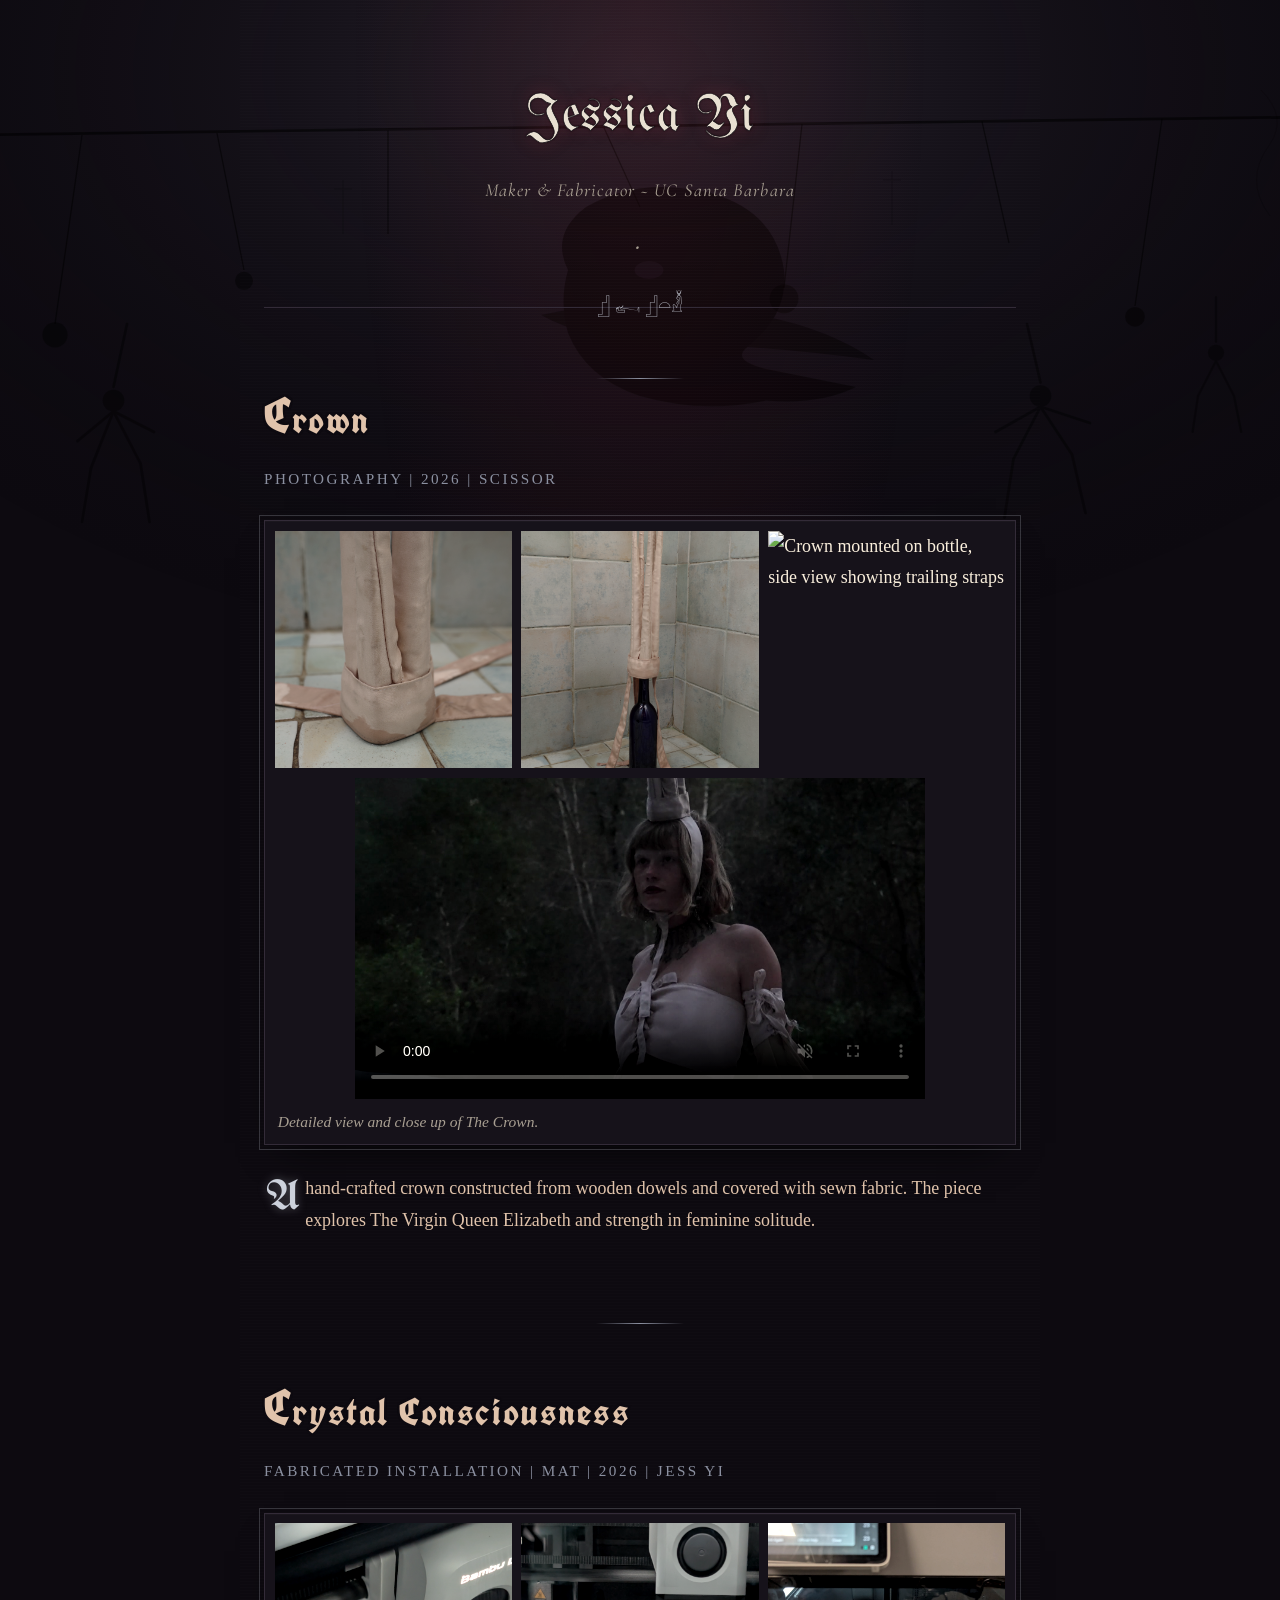
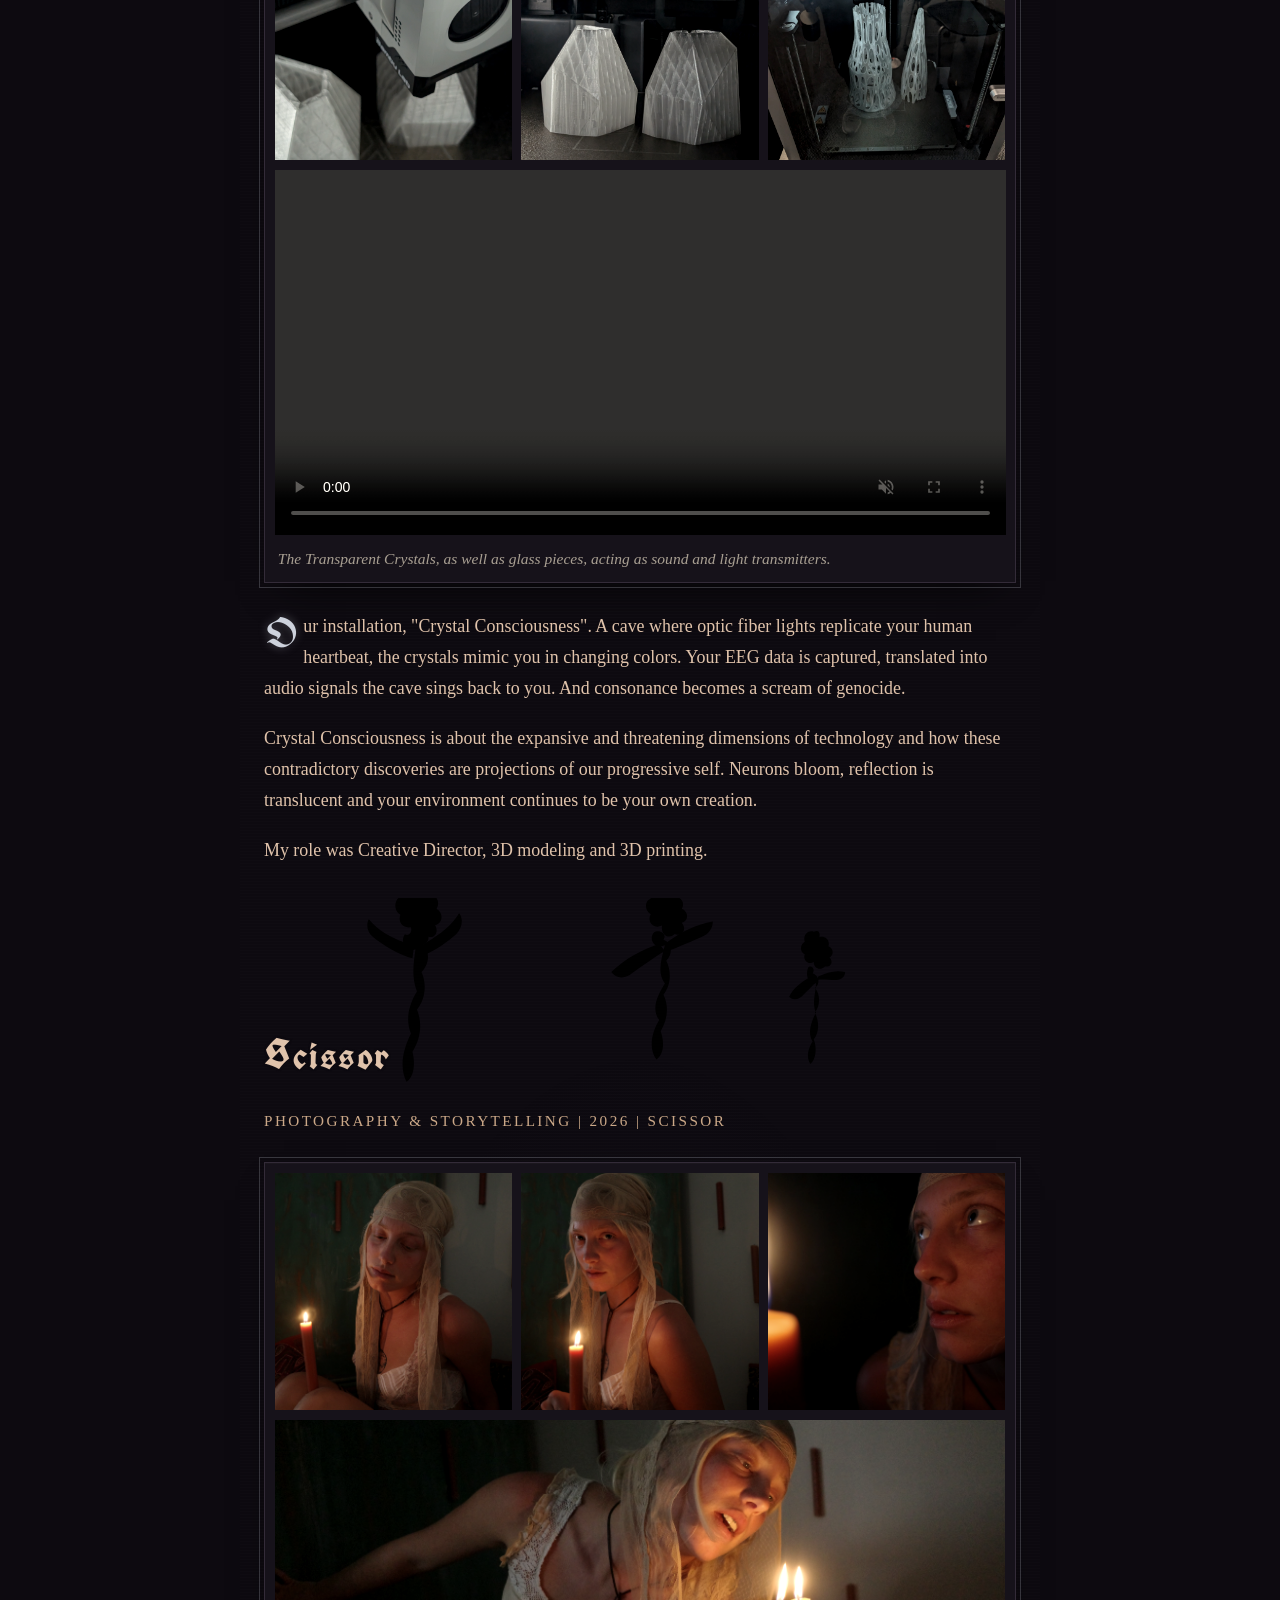
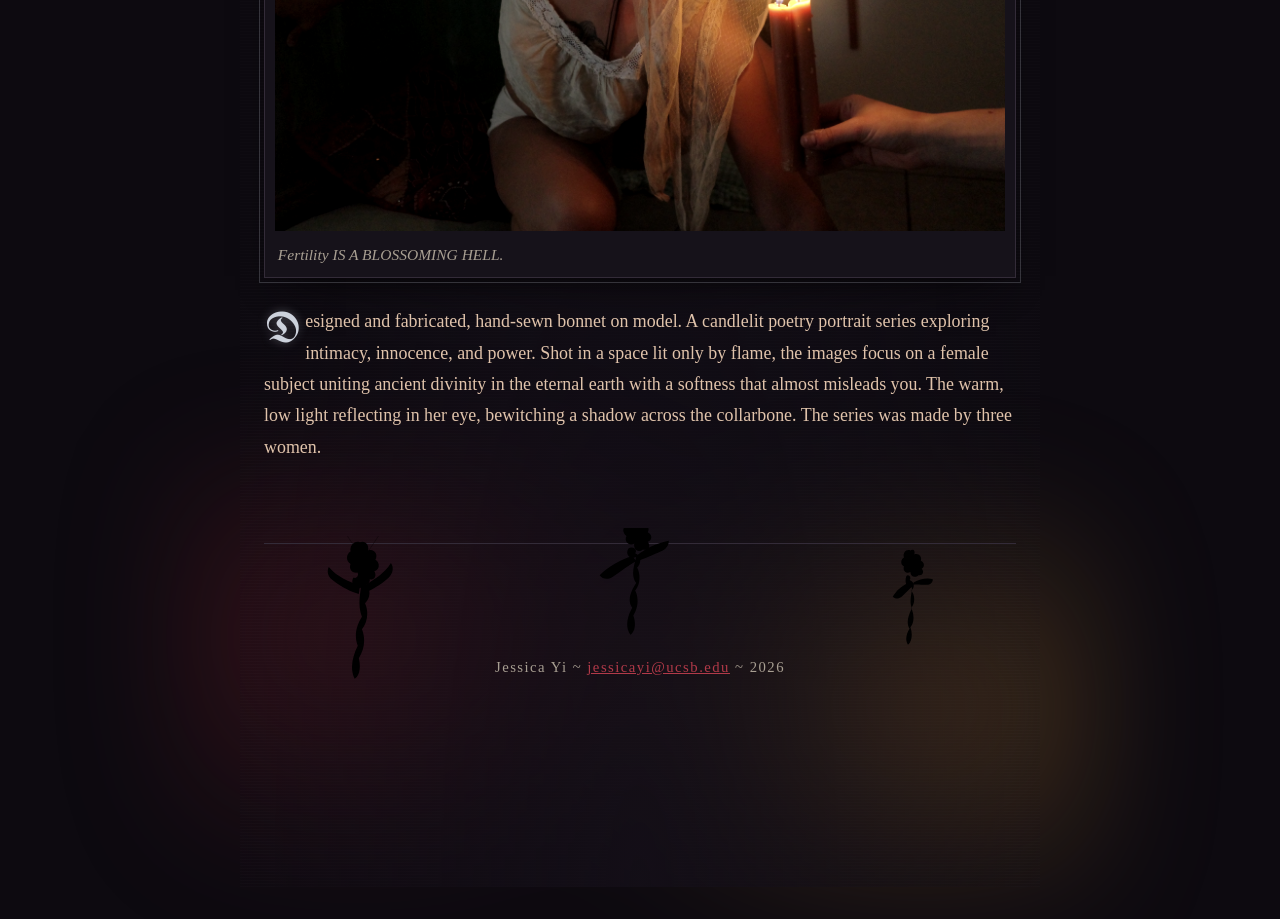
==== index.html @ d4034431 "Update index.html" ====
<!DOCTYPE html>
<html lang="en">
<head>
  <meta charset="utf-8">
  <meta name="viewport" content="width=device-width, initial-scale=1">
  <!-- SWAP: Jessica's name for yours -->
  <title>Jessica Yi ~ portfolio</title>
  <link rel="icon" type="image/x-icon" href="favicon.ico">
  <link rel="icon" type="image/png" sizes="32x32" href="favicon-32.png">
  <link rel="icon" type="image/png" sizes="16x16" href="favicon-16.png">
  <link rel="apple-touch-icon" sizes="180x180" href="favicon-180.png">
  <link rel="stylesheet" href="style.css?v=6">
  <link rel="preconnect" href="https://fonts.googleapis.com">
  <link href="https://fonts.googleapis.com/css2?family=Pinyon+Script&display=swap" rel="stylesheet">
  <style>
    header .tagline {
      font-family: "Pinyon Script", "Cormorant Garamond", serif;
      font-style: normal;
      font-size: clamp(1.25rem, 4.5vw, 1.75rem);
      color: var(--bone-dim);
      margin-top: 0.75rem;
    }
  </style>
</head>
<body>
<header>
  <!-- SWAP: your name, your words -->
  <h1 class="flicker">Jessica Yi</h1>
  <p>Maker &amp; Fabricator ~ UC Santa Barbara</p>
  <p class="tagline">.</p>
</header>
<main>
  <section class="project">
    <h2 class="flicker">Crown</h2>
    <p class="meta">Photography | 2026 | Scissor</p>
    <figure>
      <div class="gallery">
        <img src="yi_crown_57.jpeg" alt="Detail of stitched fabric point on the crown">
        <img src="yi_crown_67.jpeg" alt="Crown mounted on bottle, front view">
        <img src="yi_crown_68.jpeg" alt="Crown mounted on bottle, side view showing trailing straps">
        <video src="yi_crown_77_compressed.mp4" poster="yi_crown_77_poster.jpg?v=2" class="video-sm" controls muted loop></video>
      </div>
      <figcaption>Detailed view and close up of The Crown.</figcaption>
    </figure>
    <p class="lead">
      A hand-crafted crown constructed from wooden dowels and covered
      with sewn fabric. The piece explores The Virgin Queen Elizabeth and strength in feminine solitude.
    </p>
  </section>
  <section class="project">
    <h2 class="flicker flicker-2">Crystal Consciousness</h2>
    <p class="meta">Fabricated installation | MAT | 2026 | Jess Yi</p>
    <figure>
      <div class="gallery">
        <img src="yi_crystal_20.jpg" alt="">
        <img src="yi_crystal_21.jpg" alt="">
        <img src="yi_crystal_22.jpg" alt="zoomed out view of 3d printing crystal 2">
        <video src="yi_crystal_24.MOV" controls muted loop></video>
      </div>
      <figcaption>  The Transparent Crystals, as well as glass pieces, acting as sound and light transmitters.</figcaption>
    </figure>
    <p class="lead">
Our installation, "Crystal Consciousness". A cave where optic fiber lights replicate your human heartbeat, the crystals mimic you in changing colors. Your EEG data is captured, translated into audio signals the cave sings back to you. And consonance becomes a scream of genocide.
    </p>
    <p>
Crystal Consciousness is about the expansive and threatening dimensions of technology and how these contradictory discoveries are projections of our progressive self. Neurons bloom, reflection is translucent and your environment continues to be your own creation.
    </p>
    <p>
My role was Creative Director, 3D modeling and 3D printing.
    </p>
  </section>
  <section class="project scissor-section">
    <h2 class="flicker flicker-3">Scissor</h2>
    <p class="meta">Photography &amp; Storytelling | 2026 | Scissor</p>
    <figure>
      <div class="gallery">
        <img src="yi_scissor_01.jpeg" alt="">
        <img src="yi_scissor_02.jpeg" alt="">
        <img src="yi_scissor_03.jpeg" alt="">
        <img src="yi_scissor_04.jpeg" alt="" class="feature">
      </div>
      <figcaption>Fertility IS A BLOSSOMING HELL.</figcaption>
    </figure>
    <p class="lead">
Designed and fabricated, hand-sewn bonnet on model. A candlelit poetry portrait series exploring intimacy, innocence, and power. Shot in a space lit only by flame, the images focus on a female subject uniting ancient divinity in the eternal earth with a softness that almost misleads you.
      The warm, low light reflecting in her eye, bewitching a shadow across the collarbone. The series was made by three women.
    </p>
  </section>
</main>
<footer>
  <!-- SWAP: your name and email -->
  <p>Jessica Yi ~ <a href="mailto:jessicayi@ucsb.edu">jessicayi@ucsb.edu</a> ~ 2026</p>
</footer>

<!-- SWAP: change "theme.mp3" to match the file used on the splash page -->
<audio id="bg-music" src="theme.mp3" loop preload="auto"></audio>

<script>
  // if the user arrived via the splash page click, keep the music going
  if (sessionStorage.getItem('musicPlaying') === 'true') {
    document.getElementById('bg-music').play().catch(function () {});
  }
  // swap cursor to the green angel whenever the mouse button is held down, anywhere on the page
  document.addEventListener('mousedown', function () {
    document.body.classList.add('clicking');
  });
  document.addEventListener('mouseup', function () {
    document.body.classList.remove('clicking');
  });
</script>
</body>
</html>
---- style.css ----
/* MAT 189 ~ gothic / illuminated-manuscript pass.
   Palette, type, and ornament are all deliberate choices ~ see comments.
   Edit freely; this file is yours now. */

@import url('https://fonts.googleapis.com/css2?family=UnifrakturMaguntia&family=UnifrakturCook:wght@700&family=MedievalSharp&family=Cormorant+Garamond:ital,wght@1,500&family=IM+Fell+English:ital@0;1&family=IM+Fell+English+SC&family=Noto+Sans+Egyptian+Hieroglyphs&display=swap');

:root {
  --ink-void:     #0d0a10;
  --ink-panel:    #16121a;
  --bone:         #e9e0d2;
  --bone-dim:     #a89f92;
  --crimson:      #7a1f2b;
  --crimson-glow: #b23a49;
  --silver-dim:   #8b90a0;
  --silver:       #cdd2dc;
  --hairline:     #332b38;
}

* { box-sizing: border-box; }

@media (prefers-reduced-motion: no-preference) {
  .flicker { animation: flicker 6s infinite ease-in-out; }
}

@keyframes flicker {
  0%, 19%, 21%, 23%, 54%, 56%, 100% { opacity: 1; }
  20%, 22%, 55% { opacity: 0.72; }
}

/* fluorescent-tube / glitch flicker for project titles ~ sharper,
   less regular dips than the header's slow candle flicker */
@media (prefers-reduced-motion: no-preference) {
  .project h2.flicker {
    animation: glitch-flicker 5.5s infinite steps(1, end);
  }
  .project h2.flicker-2 { animation-delay: 1.3s; animation-duration: 6.2s; }
  .project h2.flicker-3 { animation-delay: 2.7s; animation-duration: 4.8s; }
}

@keyframes glitch-flicker {
  0%   { opacity: 1; }
  2%   { opacity: 0.25; }
  4%   { opacity: 1; }
  6%   { opacity: 0.15; }
  8%   { opacity: 1; }
  9%   { opacity: 1; }
  10%  { opacity: 0.6; }
  11%  { opacity: 1; }
  40%  { opacity: 1; }
  41%  { opacity: 0.2; }
  42%  { opacity: 1; }
  70%  { opacity: 1; }
  71%  { opacity: 0.4; }
  72%  { opacity: 1; }
  73%  { opacity: 0.1; }
  74%  { opacity: 1; }
  100% { opacity: 1; }
}

html { background: var(--ink-void); }

body {
  cursor: url('angel-cursor.png') 2 1, auto;
}

body.clicking {
  cursor: url('angel-cursor-green.png') 2 1, auto !important;
}

body::before {
  content: "";
  position: fixed;
  inset: 0;
  z-index: -1;
  pointer-events: none;
  background: url('shadows.svg') no-repeat top center / cover;
}

body {
  font-family: "IM Fell English", Georgia, "Times New Roman", serif;
  font-size: 1.12rem;
  line-height: 1.75;
  color: var(--bone);
  background:
    radial-gradient(ellipse 60% 40% at 50% 0%, rgba(122,31,43,0.16), transparent 60%),
    radial-gradient(ellipse 80% 50% at 50% 100%, rgba(20,15,24,0.9), transparent 70%),
    repeating-linear-gradient(0deg, rgba(255,255,255,0.012) 0px, rgba(255,255,255,0.012) 1px, transparent 1px, transparent 3px);
  max-width: 42rem;
  margin: 0 auto;
  padding: 1.5rem;
}

/* slightly wider layout on desktop/laptop screens only ~ mobile stays as-is */
@media (min-width: 64rem) {
  body {
    max-width: 50rem;
  }
}

/* ---------- header ---------- */

header {
  margin: 3rem 0 4rem;
  text-align: center;
  padding-bottom: 2.5rem;
  border-bottom: 1px double var(--hairline);
  position: relative;
}

header::after {
  /* small silver sigil beneath the rule, manuscript-colophon style */
  content: "𓊨 𓀿 𓊨𓏏𓁥";
  position: absolute;
  bottom: -0.85rem;
  left: 50%;
  transform: translateX(-50%);
  padding: 0 0.6rem;
  color: var(--silver);
  font-family: "Noto Sans Egyptian Hieroglyphs", serif;
  font-size: 1.3rem;
}

header h1 {
  margin: 0;
  font-family: "UnifrakturMaguntia", "MedievalSharp", serif;
  font-weight: 400;
  font-size: 3.2rem;
  letter-spacing: 0.01em;
  color: var(--bone);
  -webkit-text-stroke: 0.6px var(--ink-void);
  text-shadow: 0 0 18px rgba(178,58,73,0.35), 0 0 2px rgba(0,0,0,0.8);
}

header p {
  color: var(--bone-dim);
  font-family: "Cormorant Garamond", serif;
  font-style: italic;
  font-size: 1.15rem;
  letter-spacing: 0.06em;
  margin: 0.75rem 0 0;
}

.fleuron {
  display: block;
  text-align: center;
  color: var(--silver);
  font-family: "MedievalSharp", serif;
  font-size: 1.05rem;
  letter-spacing: 0.5em;
  margin: 0 0 0;
  opacity: 0.9;
}

/* ---------- projects ---------- */

.project {
  margin: 0 0 5rem;
  padding-top: 3rem;
  position: relative;
}

.project:first-of-type { padding-top: 0; }

.project::before {
  content: "";
  position: absolute;
  top: 0.4rem;
  left: 50%;
  transform: translateX(-50%);
  width: 5.5rem;
  height: 1px;
  background: linear-gradient(90deg, transparent, var(--silver-dim), transparent);
}

.project h2 {
  margin: 0 0 0.4rem;
  font-family: "UnifrakturCook", "UnifrakturMaguntia", "MedievalSharp", serif;
  font-weight: 700;
  font-style: normal;
  font-size: 2.4rem;
  letter-spacing: 0.04em;
  color: #e0c3ab;
  -webkit-text-stroke: 2px var(--ink-void);
  paint-order: stroke fill;
  text-transform: none;
  /* no glow: solid black outline for maximum readability
     (text-shadow doubles as outline for browsers that ignore text-stroke) */
  text-shadow:
    -2px -2px 0 var(--ink-void),
     2px -2px 0 var(--ink-void),
    -2px  2px 0 var(--ink-void),
     2px  2px 0 var(--ink-void),
     0   -2px 0 var(--ink-void),
     0    2px 0 var(--ink-void),
    -2px  0   0 var(--ink-void),
     2px  0   0 var(--ink-void);
}

.project h2::first-letter {
  /* blackletter capitals (esp. S) are hard to read, so keep it
     lowercase but scaled up like a small drop cap instead */
  font-size: 1.3em;
}

.project h2.flicker-3 {
  /* "Scissor" keeps the old lowercase treatment ~ blackletter capital S is hard to read */
  text-transform: lowercase;
}

.project h2.flicker-3::first-letter {
  font-size: 1.6em;
}

.project .meta {
  color: var(--silver-dim);
  font-family: "IM Fell English SC", serif;
  font-size: 0.95rem;
  letter-spacing: 0.16em;
  text-transform: uppercase;
  margin: 0 0 1.5rem;
}

.project p.lead::first-letter {
  font-family: "UnifrakturMaguntia", serif;
  font-size: 2.6rem;
  line-height: 1;
  float: left;
  padding: 0.1rem 0.35rem 0 0.1rem;
  margin-top: 0.15rem;
  color: var(--silver);
  -webkit-text-stroke: 0.5px var(--ink-void);
  text-shadow: 0 0 10px rgba(205,210,220,0.35);
}

/* ---------- media ---------- */

figure {
  margin: 1.75rem 0;
  padding: 0.6rem;
  background: var(--ink-panel);
  border: 1px solid var(--hairline);
  outline: 1px solid rgba(180,185,196,0.25);
  outline-offset: 4px;
  box-shadow: 0 1px 0 rgba(255,255,255,0.02) inset, 0 18px 40px -20px rgba(0,0,0,0.9);
}

.gallery {
  display: grid;
  grid-template-columns: repeat(3, 1fr);
  gap: 0.6rem;
}

@media (max-width: 30rem) {
  .gallery { grid-template-columns: repeat(2, 1fr); }
}

img, video {
  max-width: 100%;
  display: block;
  filter: saturate(0.82) contrast(1.08) sepia(0.12);
}

.gallery img { width: 100%; height: auto; aspect-ratio: 1 / 1; object-fit: cover; }
.gallery img.feature { grid-column: 1 / -1; aspect-ratio: 16 / 9; }
.gallery video { width: 100%; height: auto; }
.gallery video { grid-column: 1 / -1; }
.gallery video.video-sm { width: 78%; margin: 0 auto; }

figcaption {
  color: var(--bone-dim);
  font-family: "IM Fell English", serif;
  font-style: italic;
  font-size: 0.97rem;
  margin-top: 0.6rem;
  padding: 0 0.2rem;
}

.project p:not(.meta) {
  color: #e0c3ab;
}

/* ---------- scissor section ~ nude + duotone glow + hand-cut puppets ---------- */

.scissor-section {
  color: #e0c3ab;
  position: relative;
}

.scissor-section::before {
  /* duotone warm wash: crimson bleeding into amber, fading to black ~
     oversized + blurred so it feathers out instead of showing a hard box edge */
  content: "";
  position: absolute;
  inset: -6rem;
  z-index: -1;
  pointer-events: none;
  filter: blur(3.5rem);
  background:
    radial-gradient(ellipse 55% 75% at 20% 40%, rgba(122,31,43,0.28) 0%, rgba(122,31,43,0.12) 40%, transparent 72%),
    radial-gradient(ellipse 55% 75% at 80% 55%, rgba(201,140,58,0.2) 0%, rgba(201,140,58,0.08) 40%, transparent 72%),
    radial-gradient(ellipse 80% 90% at 50% 50%, transparent 0%, transparent 35%, rgba(13,10,16,0.9) 80%);
}

.scissor-section > * {
  position: relative;
  z-index: 1;
}

.scissor-section h2 {
  color: #e0c3ab;
}

.scissor-section .meta {
  color: #cba888;
}

.scissor-section p:not(.meta) {
  color: #e0c3ab;
}

.scissor-section::after {
  content: "";
  position: absolute;
  top: -3rem;
  left: -1rem;
  right: -1rem;
  bottom: -7rem;
  z-index: 0;
  pointer-events: none;
  background-repeat: no-repeat;
  background-image:
    /* hand-cut puppet A ~ irregular blob head, wobbly tapered limbs */
    url("data:image/svg+xml,%3Csvg xmlns='http://www.w3.org/2000/svg' viewBox='0 0 100 170'%3E%3Cline x1='34' y1='0' x2='46' y2='18' stroke='%23000' stroke-width='0.6' opacity='0.5'/%3E%3Cline x1='64' y1='0' x2='52' y2='18' stroke='%23000' stroke-width='0.6' opacity='0.5'/%3E%3Cpath fill='%23000' d='M46 6 C41 4 36 9 37 15 C33 17 32 24 37 27 C35 32 39 37 45 35 C44 41 49 44 54 41 C59 44 63 39 60 34 C65 33 66 26 61 23 C64 18 60 12 54 14 C55 8 51 4 46 6 Z'/%3E%3Cpath fill='%23000' d='M40 40 C36 46 42 52 47 50 C46 58 44 68 48 78 C43 86 40 96 44 106 C39 116 36 128 41 138 C46 135 47 126 45 118 C50 110 52 100 48 90 C53 84 55 74 51 65 C56 60 57 52 52 47 C57 45 57 39 51 38 C53 33 47 30 43 34 C46 37 43 42 40 40 Z'/%3E%3Cpath fill='%23000' d='M46 48 C36 44 24 40 16 30 C14 34 15 39 19 42 C29 50 38 54 45 56 Z'/%3E%3Cpath fill='%23000' d='M50 48 C60 42 70 36 76 26 C79 30 78 36 74 40 C65 48 56 53 49 55 Z'/%3E%3C/svg%3E"),
    /* hand-cut puppet B ~ asymmetric torso, curved kicking limbs */
    url("data:image/svg+xml,%3Csvg xmlns='http://www.w3.org/2000/svg' viewBox='0 0 100 170'%3E%3Cline x1='30' y1='0' x2='44' y2='16' stroke='%23000' stroke-width='0.6' opacity='0.5'/%3E%3Cline x1='60' y1='0' x2='50' y2='16' stroke='%23000' stroke-width='0.6' opacity='0.5'/%3E%3Cpath fill='%23000' d='M44 4 C39 3 34 8 36 14 C32 15 31 22 36 25 C33 30 38 36 44 33 C43 40 49 43 53 39 C58 41 62 36 58 31 C63 30 63 23 58 21 C61 16 56 11 51 13 C52 7 48 3 44 4 Z'/%3E%3Cpath fill='%23000' d='M38 38 C34 44 40 50 46 47 C44 56 40 66 46 74 C41 82 36 92 42 100 C37 108 34 120 40 128 C45 125 46 116 43 108 C48 100 49 90 45 82 C50 76 51 66 47 58 C52 53 51 45 45 43 C48 39 42 35 38 38 Z'/%3E%3Cpath fill='%23000' d='M42 46 C30 50 18 56 8 66 C11 70 16 71 21 68 C31 61 39 55 46 51 Z'/%3E%3Cpath fill='%23000' d='M46 46 C56 38 68 32 80 30 C80 35 77 39 72 41 C63 45 54 49 48 51 Z'/%3E%3C/svg%3E"),
    /* hand-cut puppet C ~ small, tucked pose */
    url("data:image/svg+xml,%3Csvg xmlns='http://www.w3.org/2000/svg' viewBox='0 0 100 170'%3E%3Cpath fill='%23000' d='M48 8 C43 6 38 11 40 17 C36 19 35 26 40 28 C38 33 43 38 48 35 C48 41 54 43 58 39 C63 40 66 35 62 31 C66 29 66 23 61 21 C63 16 58 11 53 13 C54 8 52 6 48 8 Z'/%3E%3Cpath fill='%23000' d='M43 40 C40 48 44 56 50 54 C50 62 46 72 50 80 C46 88 42 98 47 106 C43 112 41 120 45 126 C50 122 51 112 48 104 C53 98 53 88 49 80 C54 74 54 64 49 58 C54 55 53 47 47 45 C50 41 45 37 43 40 Z'/%3E%3Cpath fill='%23000' d='M46 48 C38 52 30 58 26 66 C29 69 33 69 37 66 C42 61 46 57 49 54 Z'/%3E%3Cpath fill='%23000' d='M52 48 C60 44 68 42 76 44 C76 48 73 51 68 51 C61 51 55 50 51 51 Z'/%3E%3C/svg%3E");
  background-position:
    6rem -1.5rem,
    22rem -1.2rem,
    32rem 1.5rem;
  background-size:
    9.5rem 16rem,
    8.8rem 15rem,
    7rem 12rem;
}

/* ---------- footer ---------- */

footer {
  margin: 5rem 0 2.5rem;
  text-align: center;
  color: var(--bone-dim);
  font-family: "IM Fell English SC", serif;
  font-size: 0.92rem;
  letter-spacing: 0.1em;
  border-top: 1px double var(--hairline);
  padding-top: 6rem;
  padding-bottom: 8rem;
  position: relative;
  overflow: visible;
}

footer::after {
  /* same duotone warm wash used in the Scissor section, echoed here at the page's end ~
     oversized + blurred so it feathers out instead of showing a hard box edge */
  content: "";
  position: absolute;
  inset: -6rem;
  z-index: -1;
  pointer-events: none;
  filter: blur(3.5rem);
  background:
    radial-gradient(ellipse 55% 75% at 20% 40%, rgba(122,31,43,0.38) 0%, rgba(122,31,43,0.16) 40%, transparent 72%),
    radial-gradient(ellipse 55% 75% at 80% 55%, rgba(201,140,58,0.3) 0%, rgba(201,140,58,0.12) 40%, transparent 72%);
}

footer > * {
  position: relative;
  z-index: 1;
}

footer::before {
  content: "";
  position: absolute;
  top: -1rem;
  left: -1rem;
  right: -1rem;
  bottom: -1rem;
  z-index: 0;
  pointer-events: none;
  background-repeat: no-repeat;
  background-image:
    /* same hand-cut puppets from the Scissor section, echoed here */
    url("data:image/svg+xml,%3Csvg xmlns='http://www.w3.org/2000/svg' viewBox='0 0 100 170'%3E%3Cline x1='34' y1='0' x2='46' y2='18' stroke='%23000' stroke-width='0.6' opacity='0.5'/%3E%3Cline x1='64' y1='0' x2='52' y2='18' stroke='%23000' stroke-width='0.6' opacity='0.5'/%3E%3Cpath fill='%23000' d='M46 6 C41 4 36 9 37 15 C33 17 32 24 37 27 C35 32 39 37 45 35 C44 41 49 44 54 41 C59 44 63 39 60 34 C65 33 66 26 61 23 C64 18 60 12 54 14 C55 8 51 4 46 6 Z'/%3E%3Cpath fill='%23000' d='M40 40 C36 46 42 52 47 50 C46 58 44 68 48 78 C43 86 40 96 44 106 C39 116 36 128 41 138 C46 135 47 126 45 118 C50 110 52 100 48 90 C53 84 55 74 51 65 C56 60 57 52 52 47 C57 45 57 39 51 38 C53 33 47 30 43 34 C46 37 43 42 40 40 Z'/%3E%3Cpath fill='%23000' d='M46 48 C36 44 24 40 16 30 C14 34 15 39 19 42 C29 50 38 54 45 56 Z'/%3E%3Cpath fill='%23000' d='M50 48 C60 42 70 36 76 26 C79 30 78 36 74 40 C65 48 56 53 49 55 Z'/%3E%3C/svg%3E"),
    url("data:image/svg+xml,%3Csvg xmlns='http://www.w3.org/2000/svg' viewBox='0 0 100 170'%3E%3Cline x1='30' y1='0' x2='44' y2='16' stroke='%23000' stroke-width='0.6' opacity='0.5'/%3E%3Cline x1='60' y1='0' x2='50' y2='16' stroke='%23000' stroke-width='0.6' opacity='0.5'/%3E%3Cpath fill='%23000' d='M44 4 C39 3 34 8 36 14 C32 15 31 22 36 25 C33 30 38 36 44 33 C43 40 49 43 53 39 C58 41 62 36 58 31 C63 30 63 23 58 21 C61 16 56 11 51 13 C52 7 48 3 44 4 Z'/%3E%3Cpath fill='%23000' d='M38 38 C34 44 40 50 46 47 C44 56 40 66 46 74 C41 82 36 92 42 100 C37 108 34 120 40 128 C45 125 46 116 43 108 C48 100 49 90 45 82 C50 76 51 66 47 58 C52 53 51 45 45 43 C48 39 42 35 38 38 Z'/%3E%3Cpath fill='%23000' d='M42 46 C30 50 18 56 8 66 C11 70 16 71 21 68 C31 61 39 55 46 51 Z'/%3E%3Cpath fill='%23000' d='M46 46 C56 38 68 32 80 30 C80 35 77 39 72 41 C63 45 54 49 48 51 Z'/%3E%3C/svg%3E"),
    url("data:image/svg+xml,%3Csvg xmlns='http://www.w3.org/2000/svg' viewBox='0 0 100 170'%3E%3Cpath fill='%23000' d='M48 8 C43 6 38 11 40 17 C36 19 35 26 40 28 C38 33 43 38 48 35 C48 41 54 43 58 39 C63 40 66 35 62 31 C66 29 66 23 61 21 C63 16 58 11 53 13 C54 8 52 6 48 8 Z'/%3E%3Cpath fill='%23000' d='M43 40 C40 48 44 56 50 54 C50 62 46 72 50 80 C46 88 42 98 47 106 C43 112 41 120 45 126 C50 122 51 112 48 104 C53 98 53 88 49 80 C54 74 54 64 49 58 C54 55 53 47 47 45 C50 41 45 37 43 40 Z'/%3E%3Cpath fill='%23000' d='M46 48 C38 52 30 58 26 66 C29 69 33 69 37 66 C42 61 46 57 49 54 Z'/%3E%3Cpath fill='%23000' d='M52 48 C60 44 68 42 76 44 C76 48 73 51 68 51 C61 51 55 50 51 51 Z'/%3E%3C/svg%3E");
  background-position:
    4rem 0.5rem,
    50% -1rem,
    calc(100% - 5rem) 1rem;
  background-size:
    6.5rem 11rem,
    6rem 10.2rem,
    5rem 8.5rem;
}

/* ---------- focus visibility, kept legible on dark ground ---------- */

a { color: var(--crimson-glow); }
:focus-visible {
  outline: 2px solid var(--crimson-glow);
  outline-offset: 3px;
}
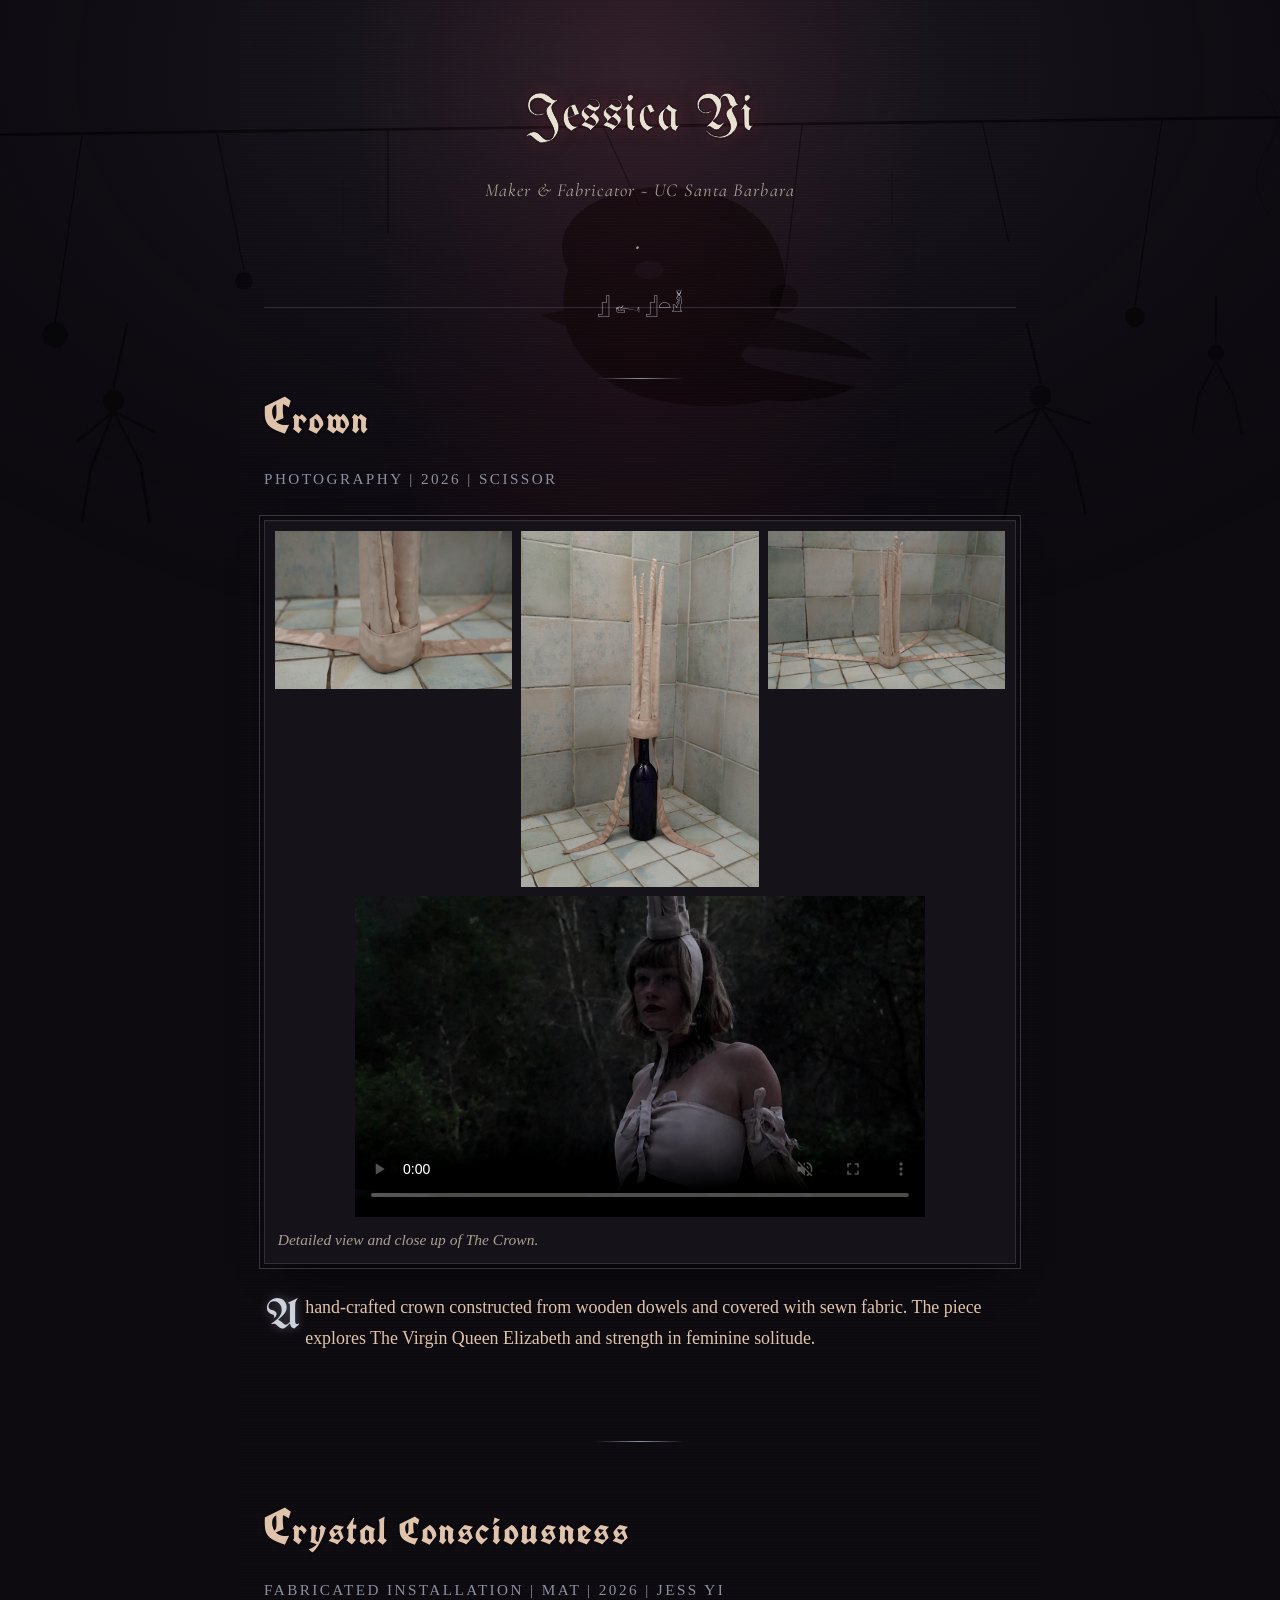
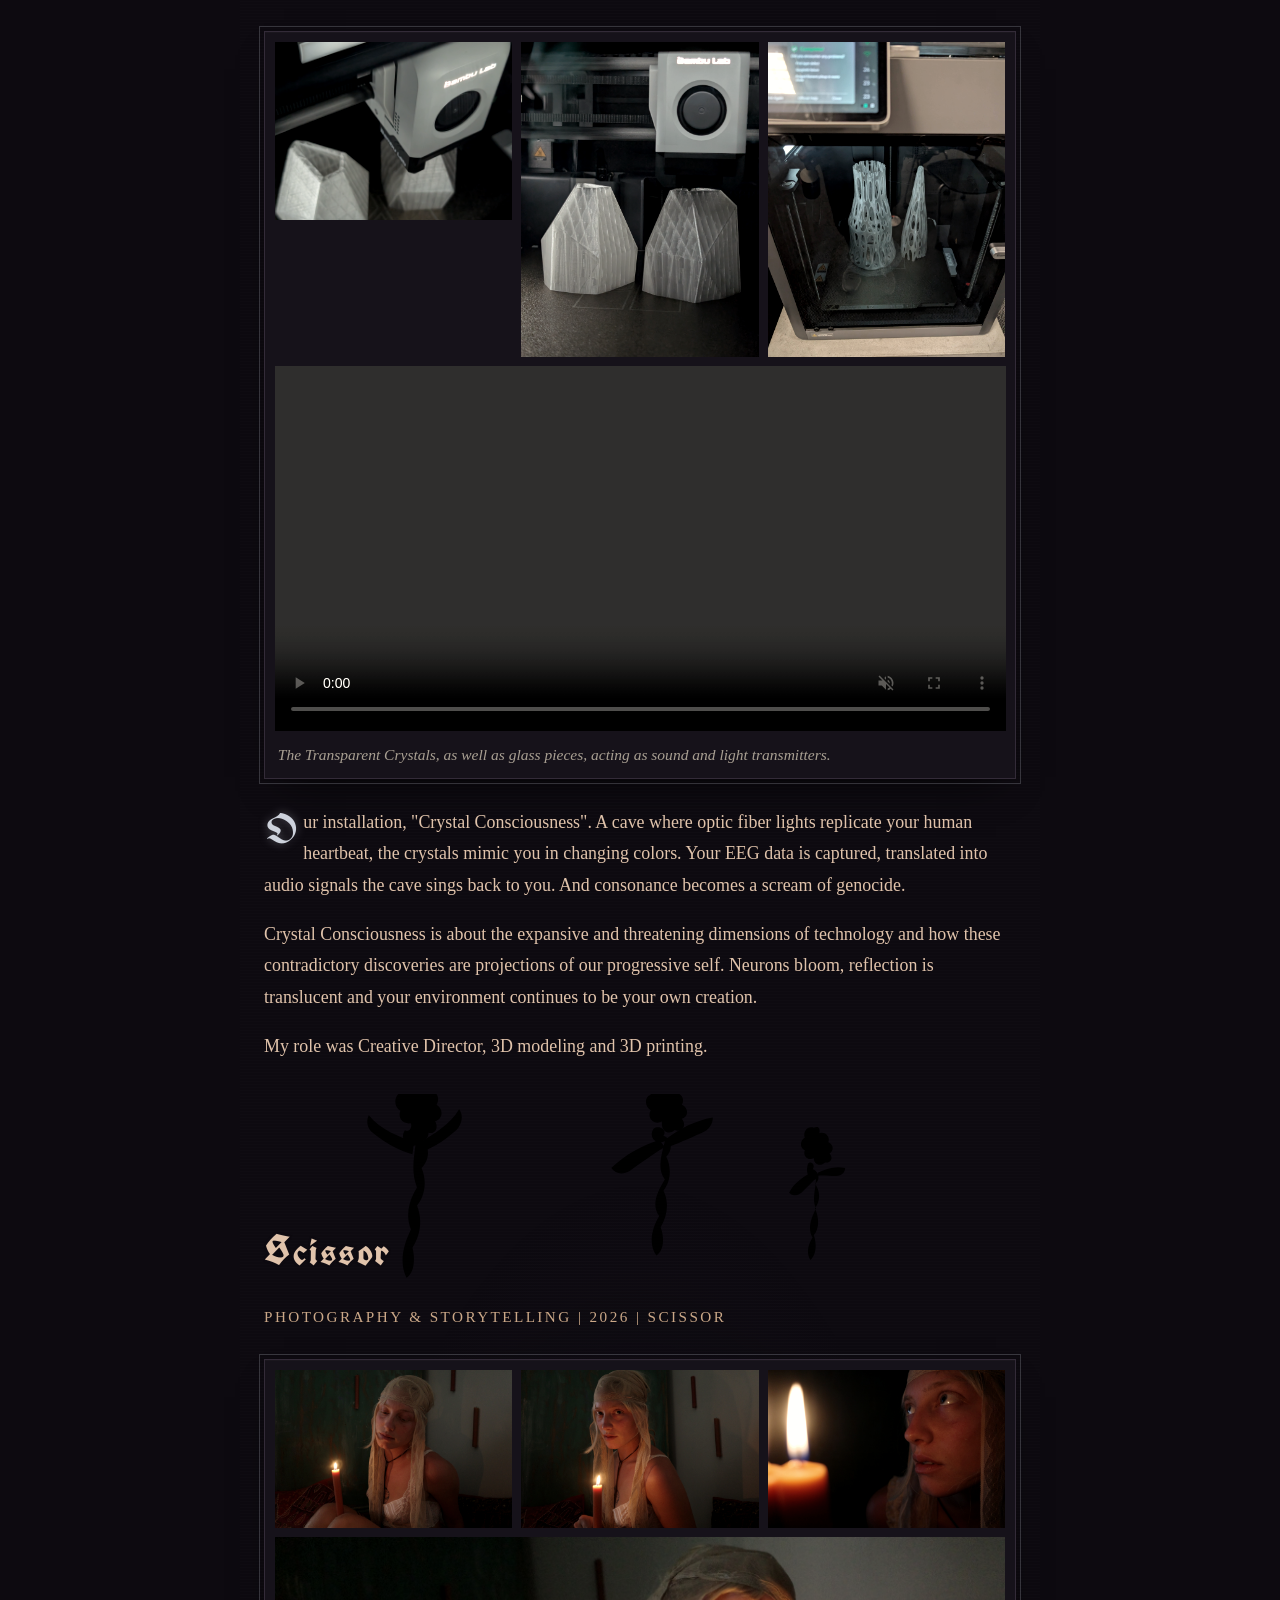
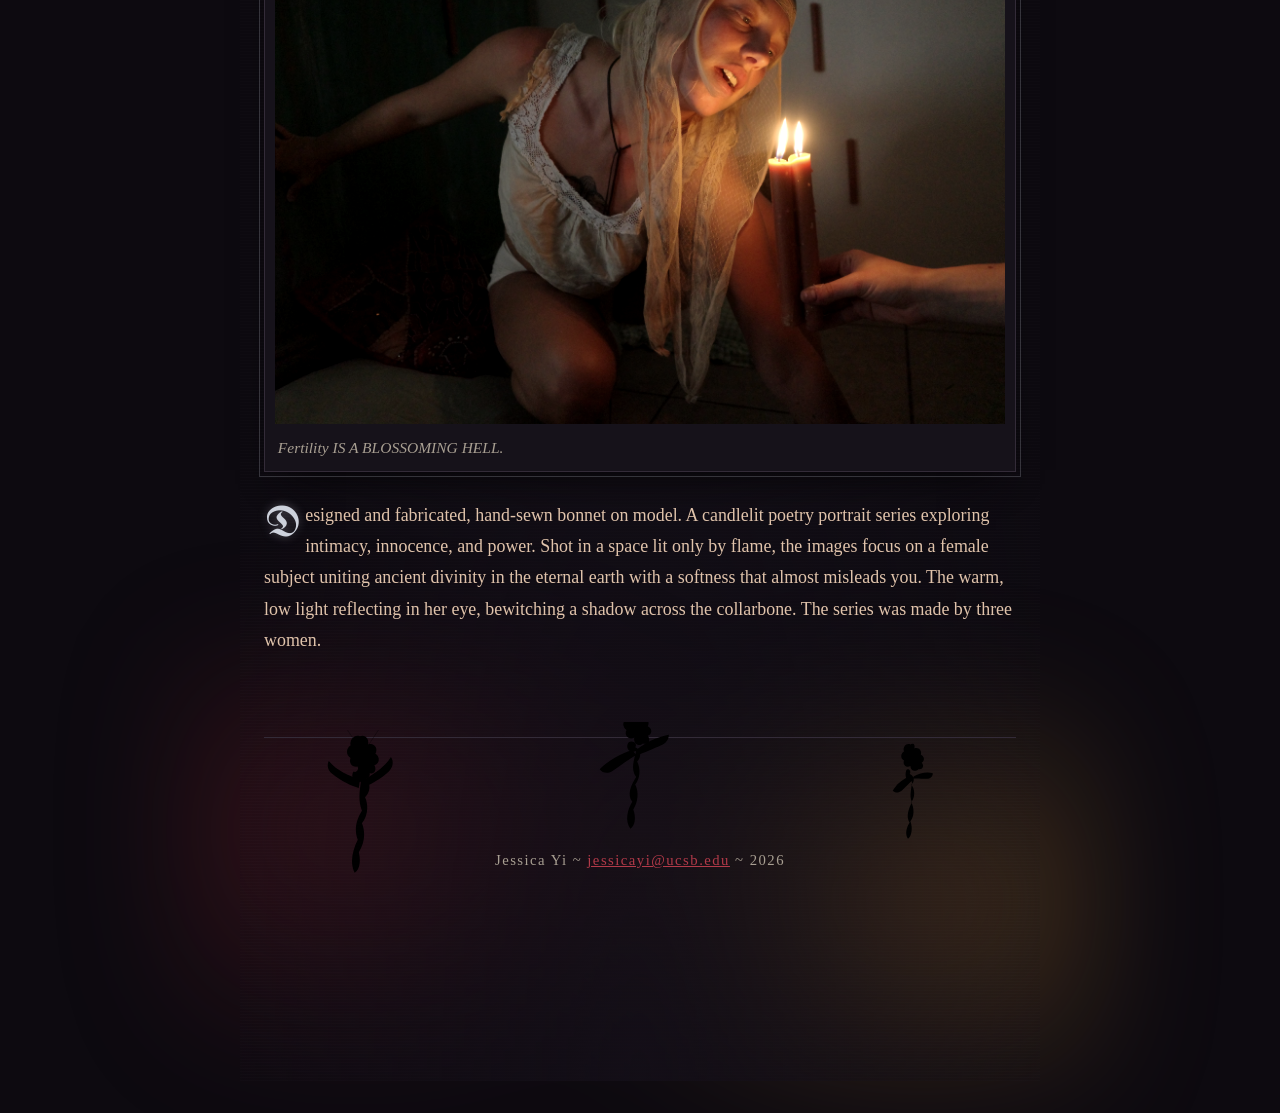
==== commit 0638a454: "Fix gallery class and add newline at end of file" ====
--- a/index.html
+++ b/index.html
@@ -34,7 +34,7 @@
     <h2 class="flicker">Crown</h2>
     <p class="meta">Photography | 2026 | Scissor</p>
     <figure>
-      <div class="gallery">
+      <div class="gallery gallery-crown">
         <img src="yi_crown_57.jpeg" alt="Detail of stitched fabric point on the crown">
         <img src="yi_crown_67.jpeg" alt="Crown mounted on bottle, front view">
         <img src="yi_crown_68.jpeg" alt="Crown mounted on bottle, side view showing trailing straps">
--- a/style.css
+++ b/style.css
@@ -248,10 +248,7 @@
   display: grid;
   grid-template-columns: repeat(3, 1fr);
   gap: 0.6rem;
-}
-
-@media (max-width: 30rem) {
-  .gallery { grid-template-columns: repeat(2, 1fr); }
+  align-items: start;
 }
 
 img, video {
@@ -260,8 +257,15 @@
   filter: saturate(0.82) contrast(1.08) sepia(0.12);
 }
 
-.gallery img { width: 100%; height: auto; aspect-ratio: 1 / 1; object-fit: cover; }
-.gallery img.feature { grid-column: 1 / -1; aspect-ratio: 16 / 9; }
+.gallery img {
+  width: 100%;
+  height: auto;
+}
+
+.gallery img.feature {
+  grid-column: 1 / -1;
+}
+
 .gallery video { width: 100%; height: auto; }
 .gallery video { grid-column: 1 / -1; }
 .gallery video.video-sm { width: 78%; margin: 0 auto; }
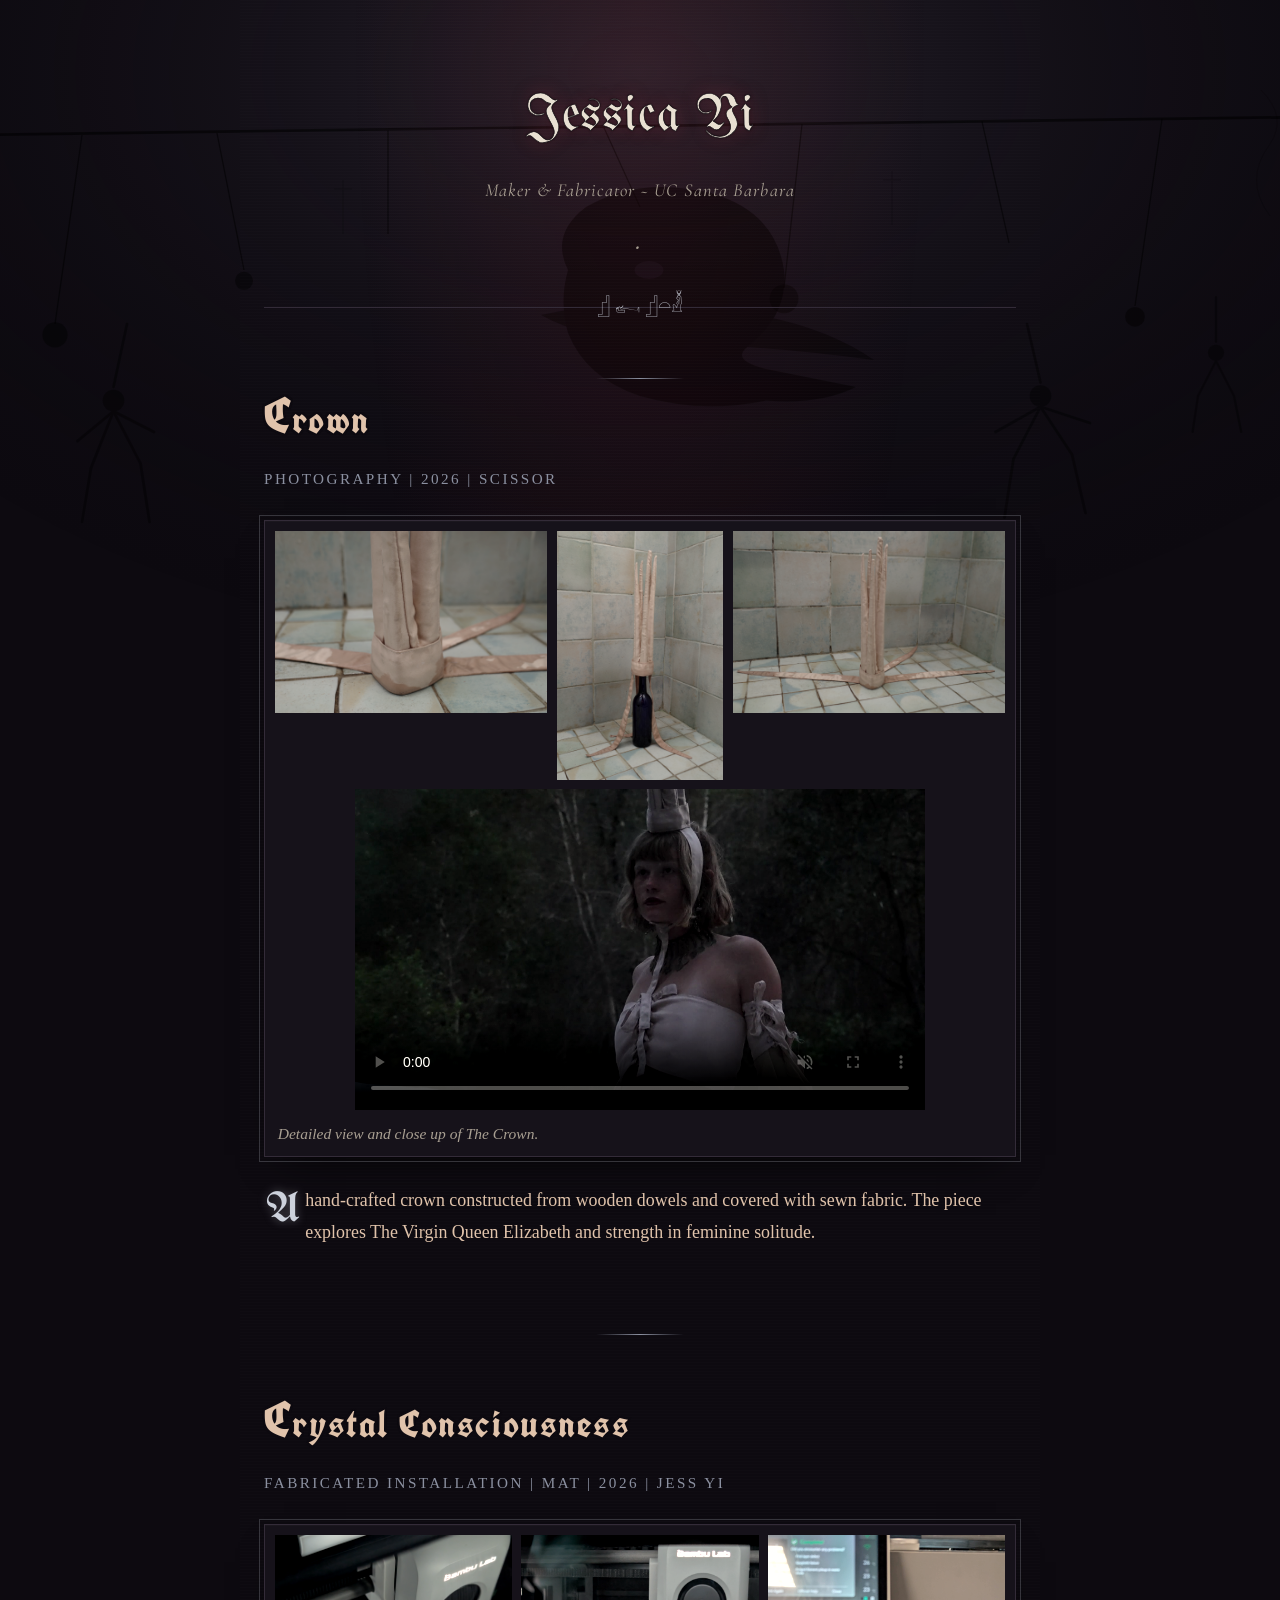
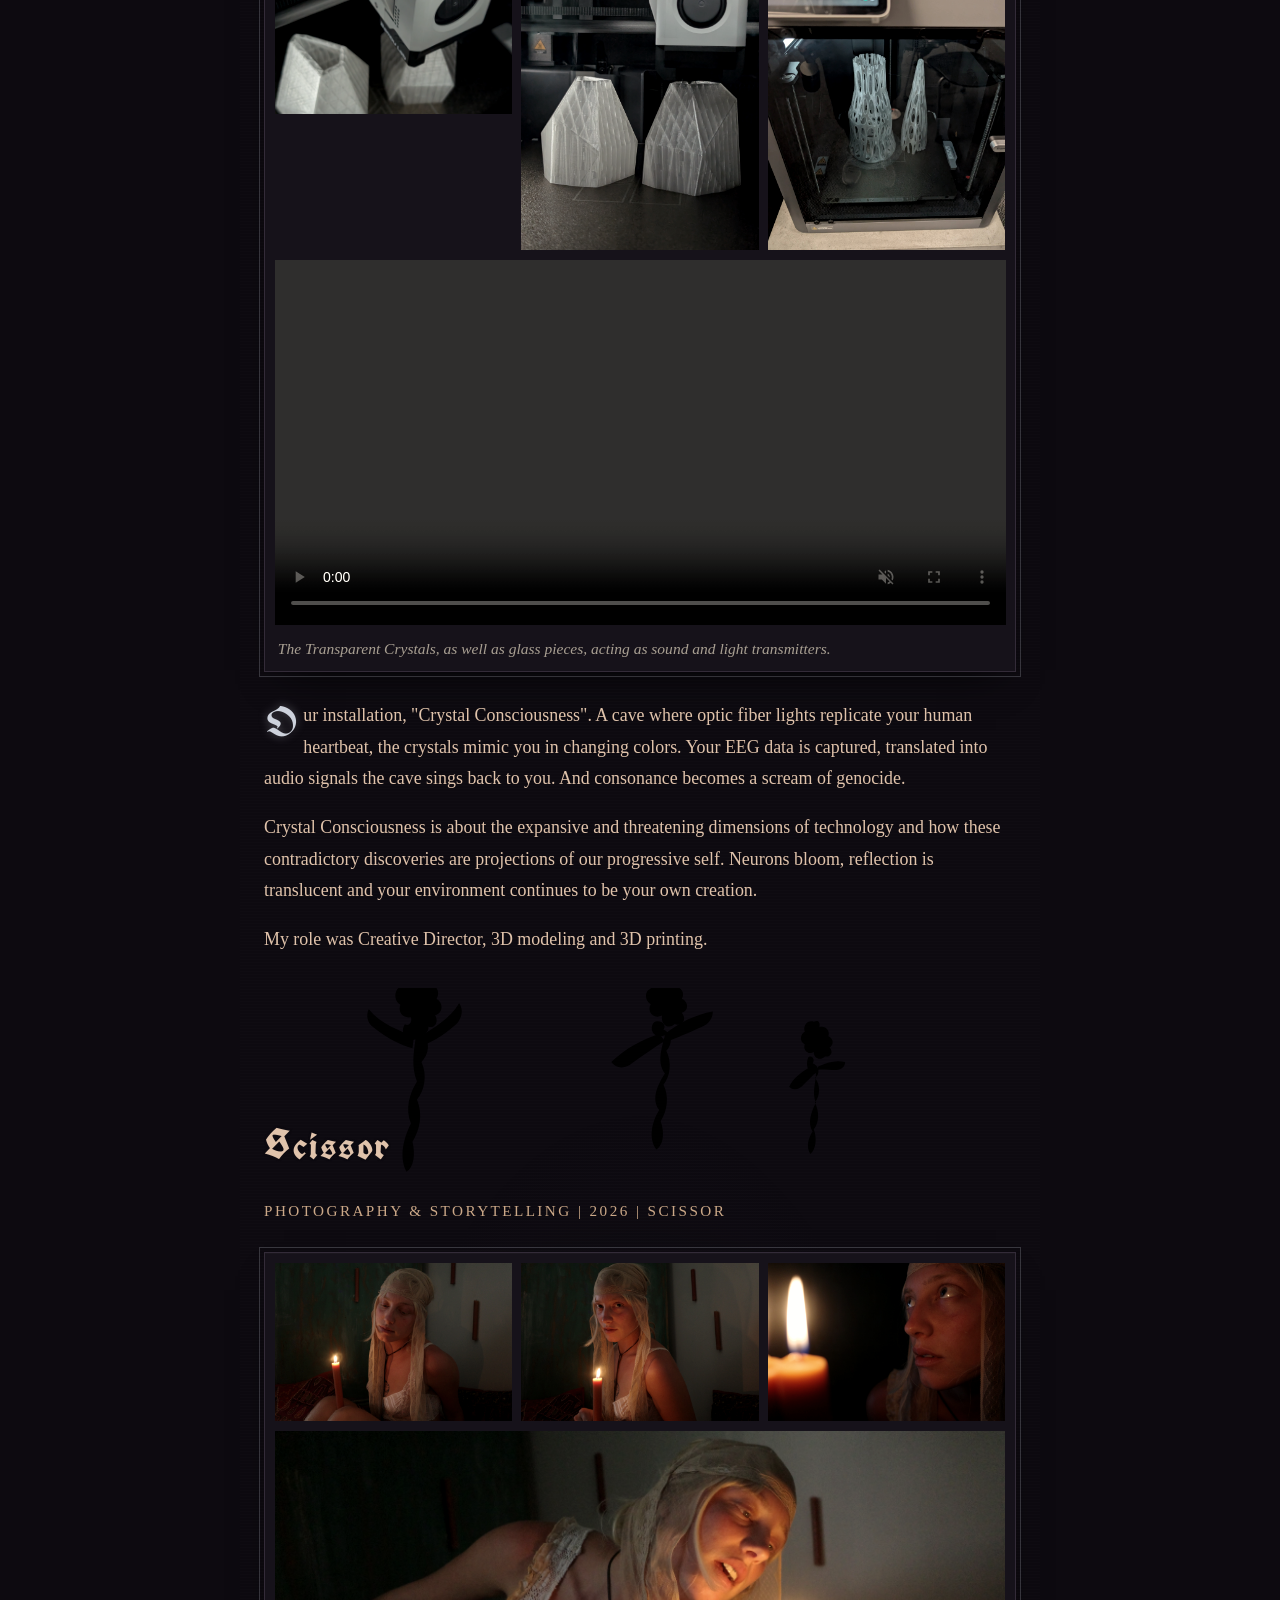
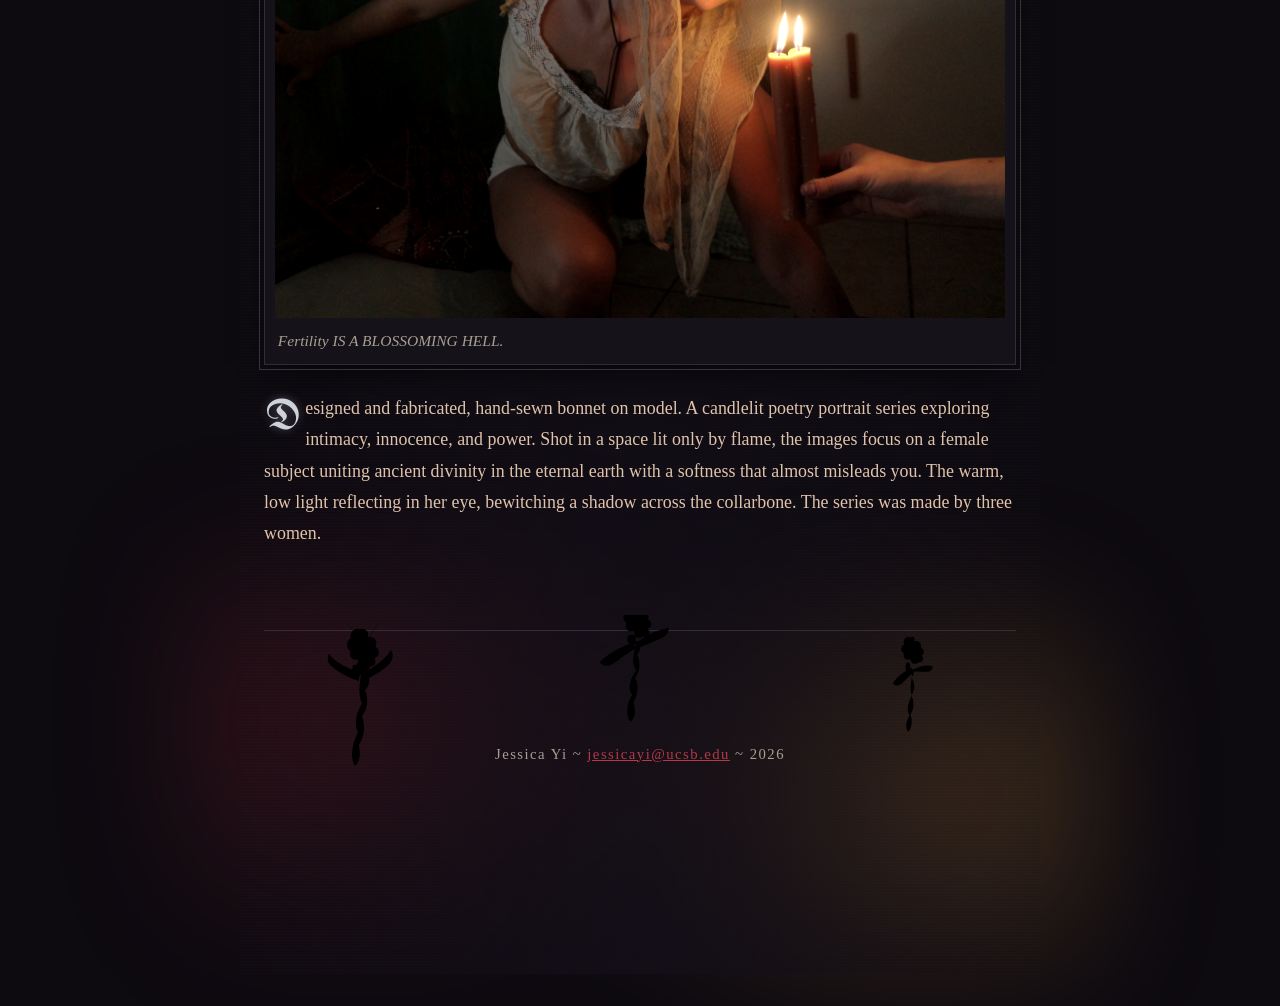
==== commit 1236122b: "Update gallery class and fix HTML structure" ====
--- a/index.html
+++ b/index.html
@@ -51,7 +51,7 @@
     <h2 class="flicker flicker-2">Crystal Consciousness</h2>
     <p class="meta">Fabricated installation | MAT | 2026 | Jess Yi</p>
     <figure>
-      <div class="gallery">
+      <div class="gallery gallery-crystal">
         <img src="yi_crystal_20.jpg" alt="">
         <img src="yi_crystal_21.jpg" alt="">
         <img src="yi_crystal_22.jpg" alt="zoomed out view of 3d printing crystal 2">
--- a/style.css
+++ b/style.css
@@ -266,6 +266,10 @@
   grid-column: 1 / -1;
 }
 
+.gallery-crown {
+  grid-template-columns: 1.15fr 0.7fr 1.15fr;
+}
+
 .gallery video { width: 100%; height: auto; }
 .gallery video { grid-column: 1 / -1; }
 .gallery video.video-sm { width: 78%; margin: 0 auto; }
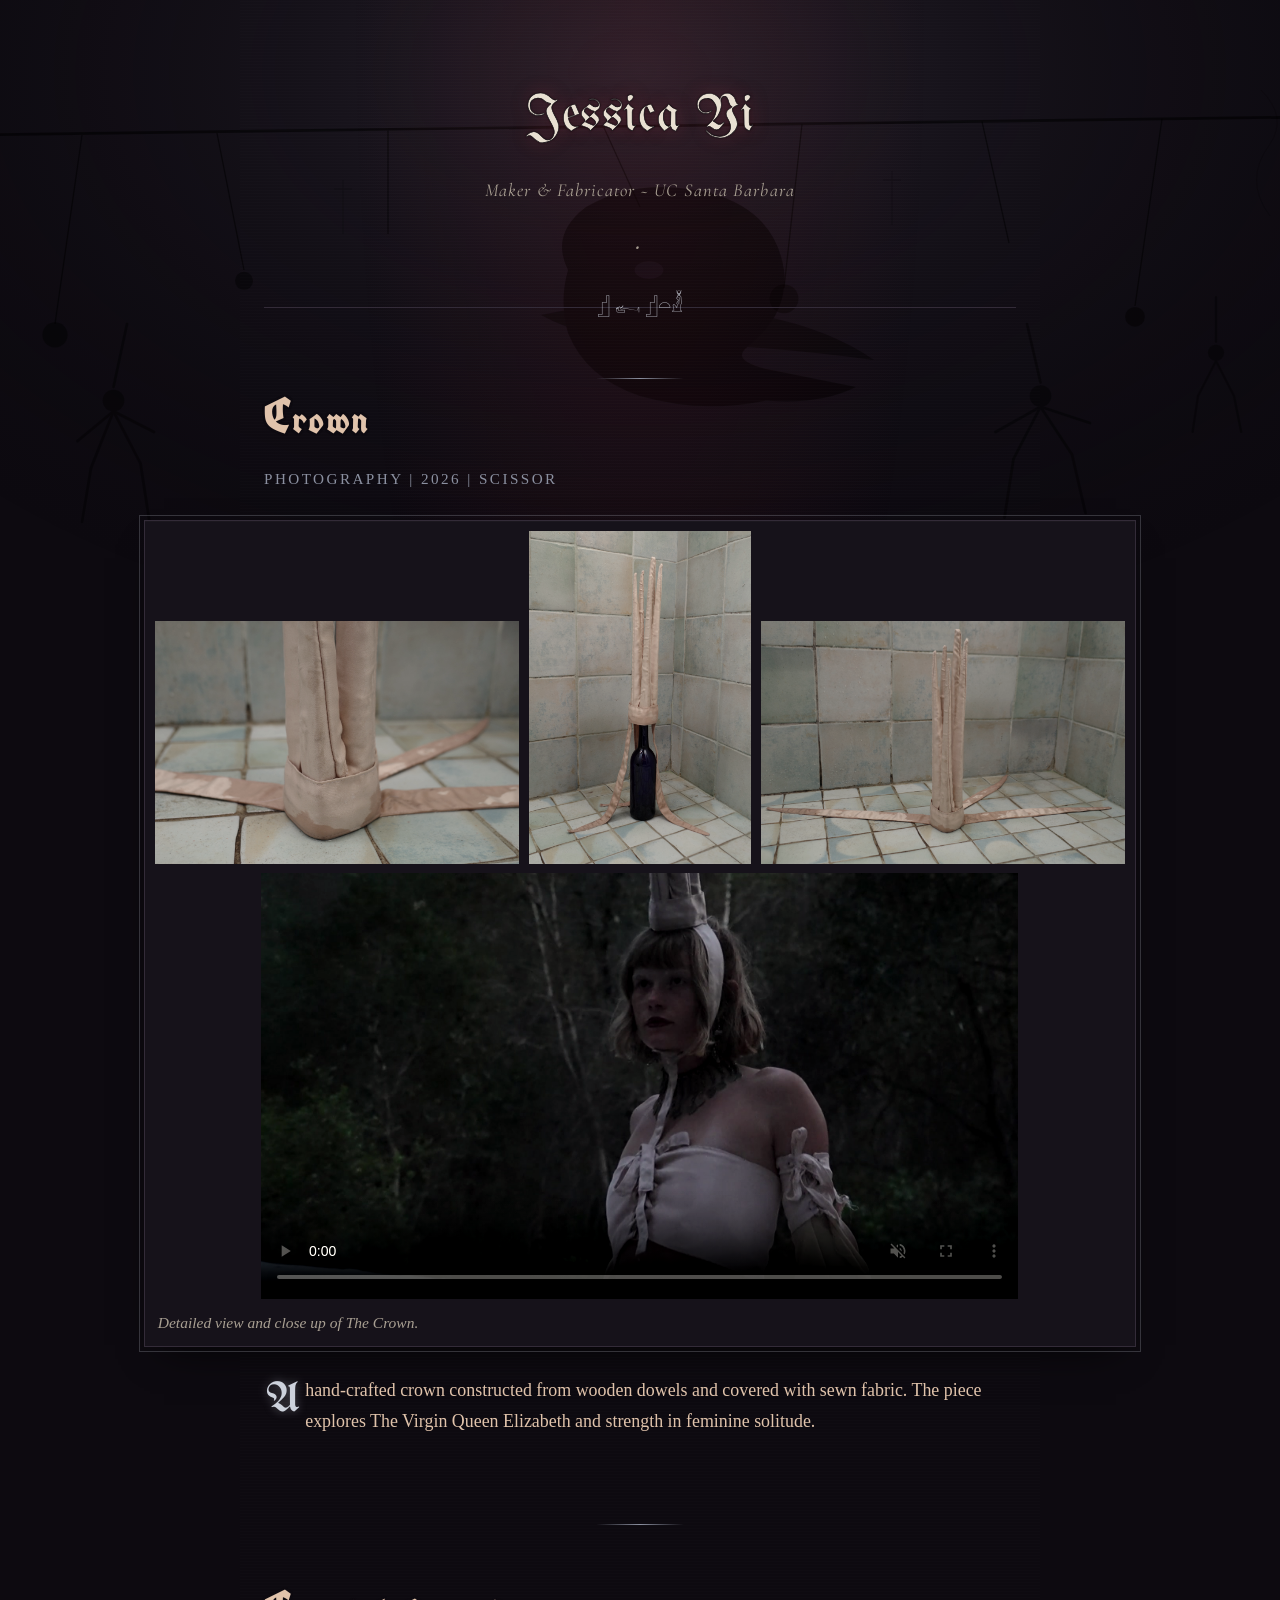
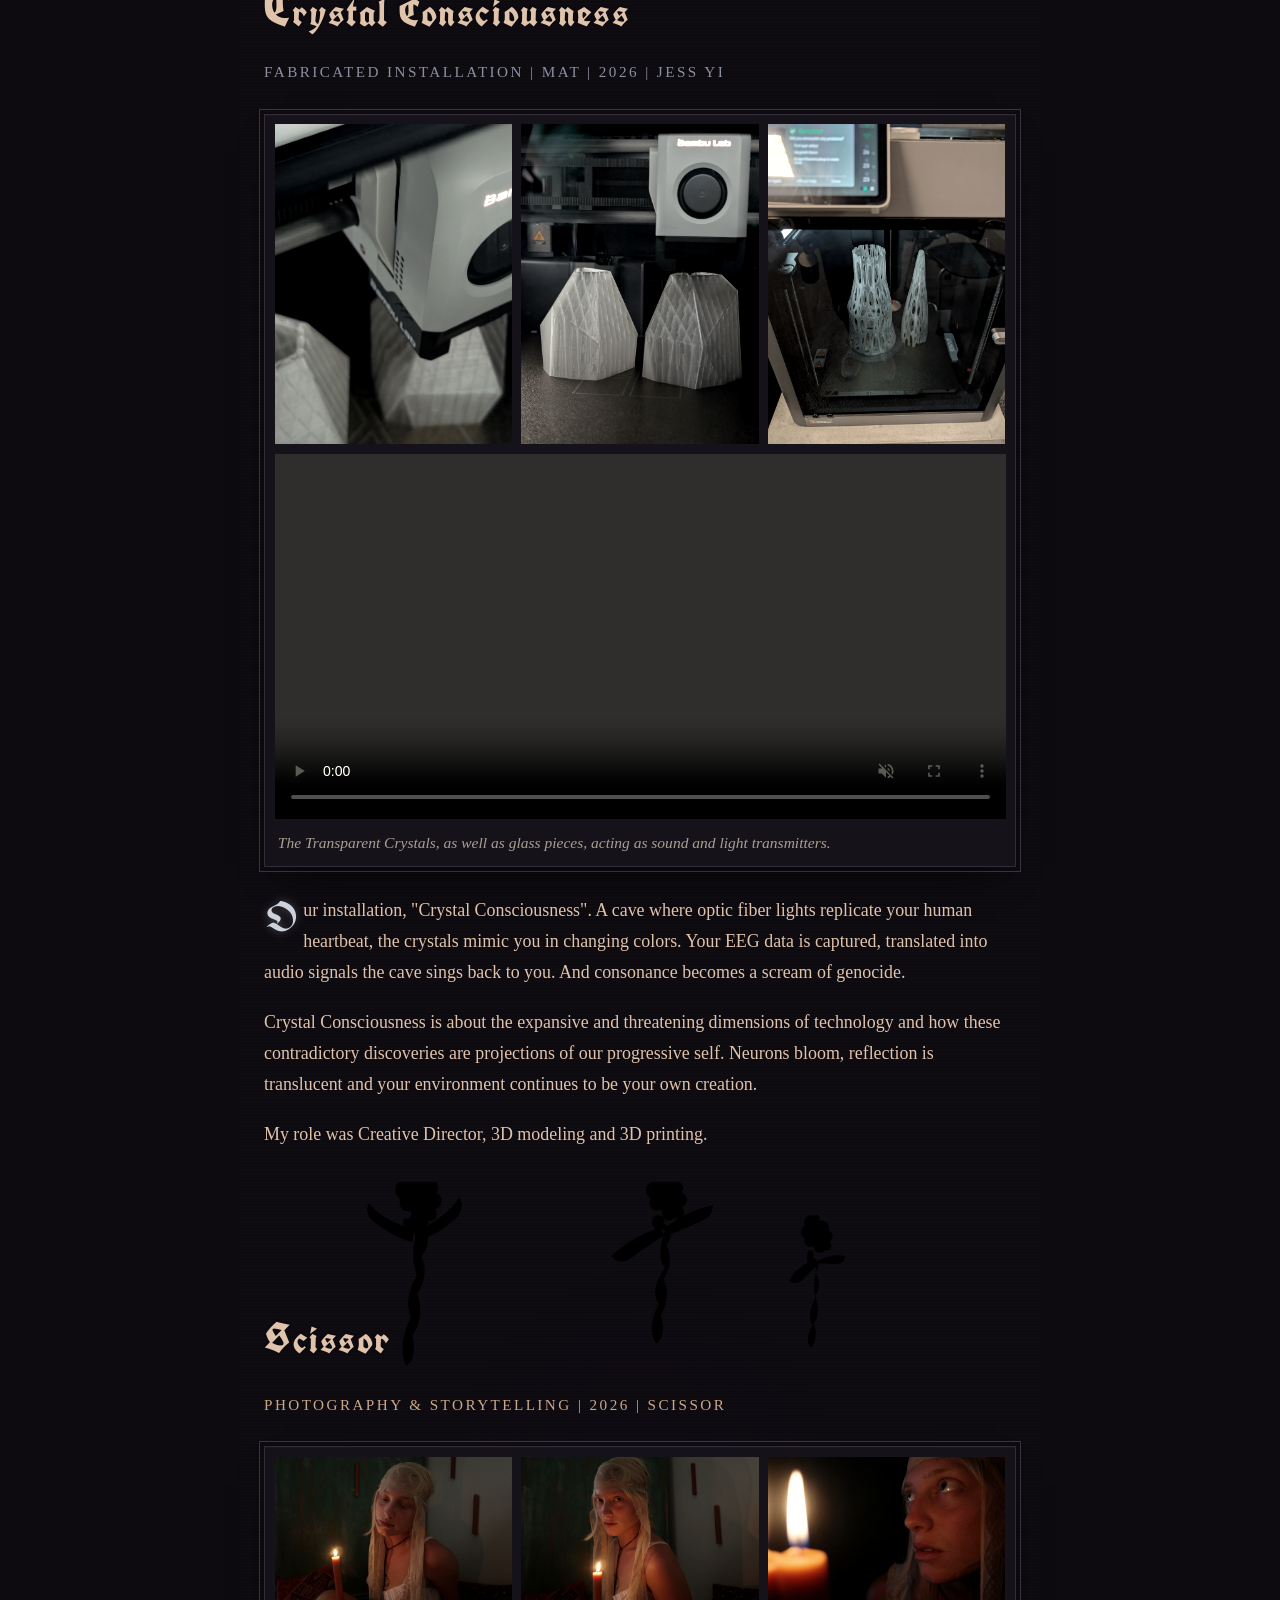
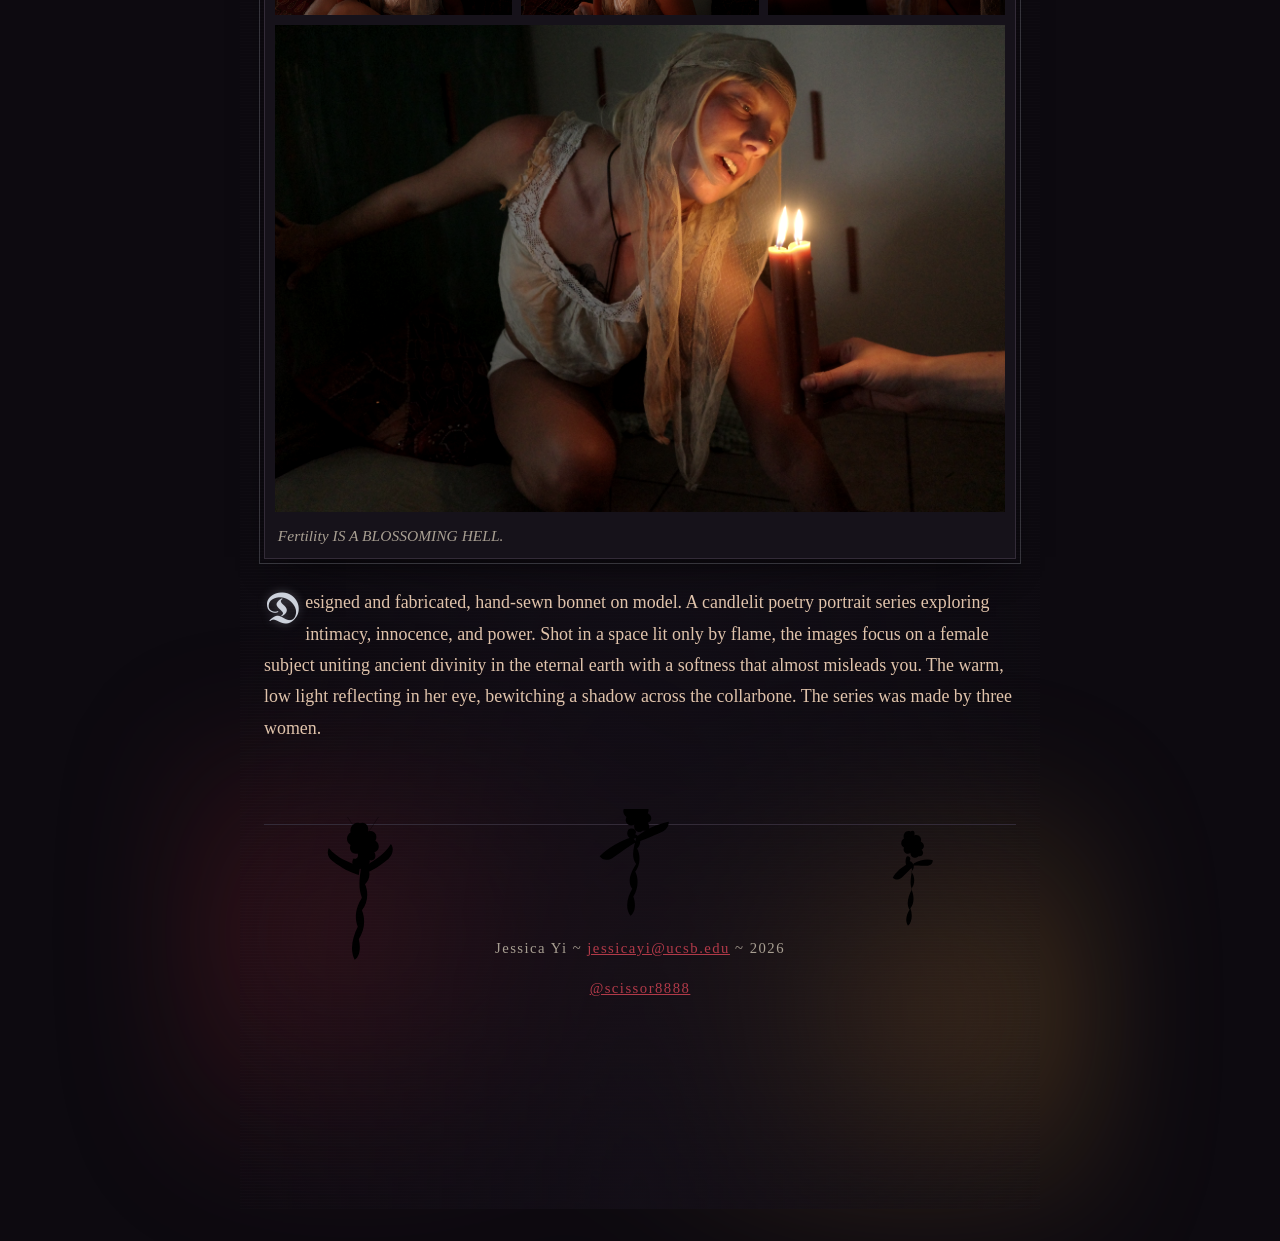
==== commit 65f59953: "Add social media link to footer" ====
--- a/index.html
+++ b/index.html
@@ -19,6 +19,10 @@
       font-size: clamp(1.25rem, 4.5vw, 1.75rem);
       color: var(--bone-dim);
       margin-top: 0.75rem;
+    }
+    footer .social {
+      text-align: center;
+      margin-top: 0.4rem;
     }
   </style>
 </head>
@@ -90,6 +94,8 @@
 <footer>
   <!-- SWAP: your name and email -->
   <p>Jessica Yi ~ <a href="mailto:jessicayi@ucsb.edu">jessicayi@ucsb.edu</a> ~ 2026</p>
+  <!-- SWAP: your instagram handle/link -->
+  <p class="social"><a href="https://www.instagram.com/scissor8888/" target="_blank" rel="noopener">@scissor8888</a></p>
 </footer>
 
 <!-- SWAP: change "theme.mp3" to match the file used on the splash page -->
--- a/style.css
+++ b/style.css
@@ -268,6 +268,24 @@
 
 .gallery-crown {
   grid-template-columns: 1.15fr 0.7fr 1.15fr;
+  align-items: end;
+}
+
+/* let the Crown gallery's frame break out wider than the normal
+   content column on bigger screens, so the row of three images
+   can render larger while staying in a single row */
+@media (min-width: 64rem) {
+  figure:has(.gallery-crown) {
+    max-width: 62rem;
+    margin-left: calc(50% - 31rem);
+    margin-right: calc(50% - 31rem);
+  }
+}
+
+.gallery-crystal img {
+  height: 320px;
+  width: 100%;
+  object-fit: cover;
 }
 
 .gallery video { width: 100%; height: auto; }
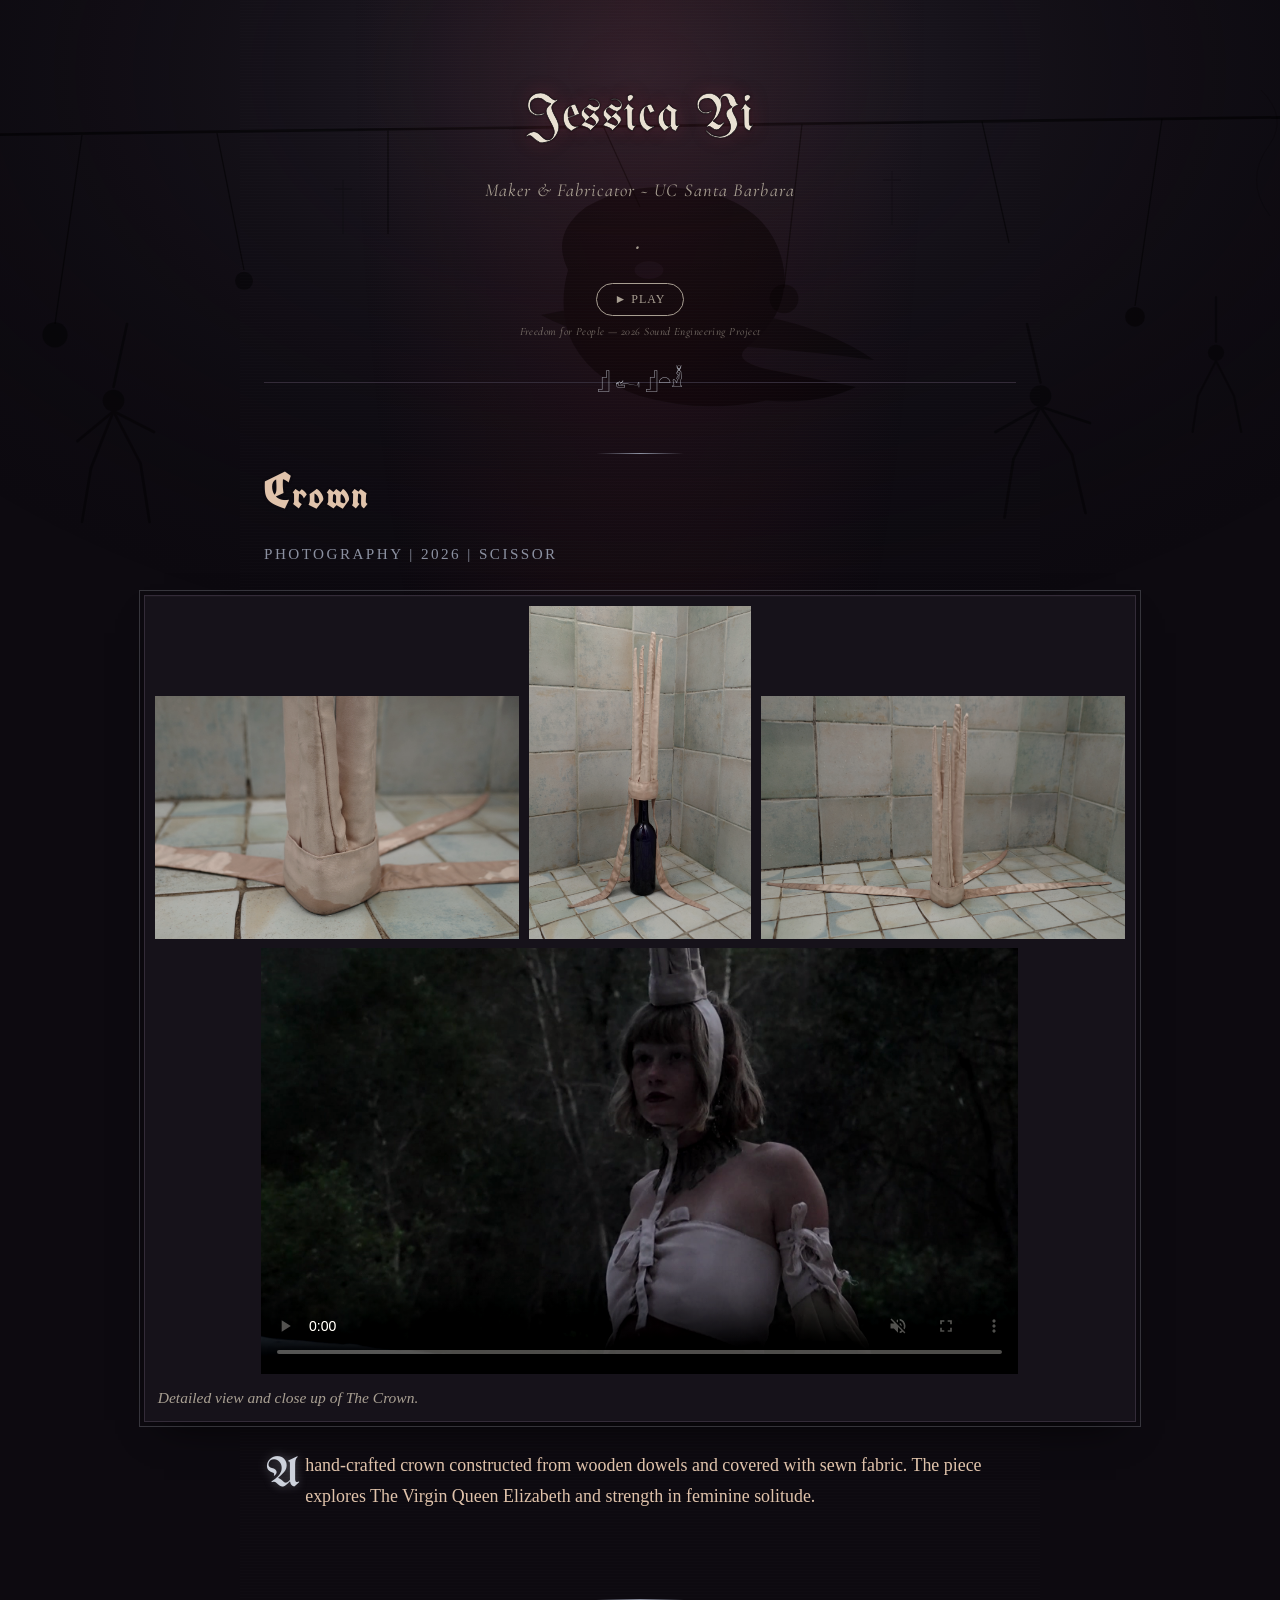
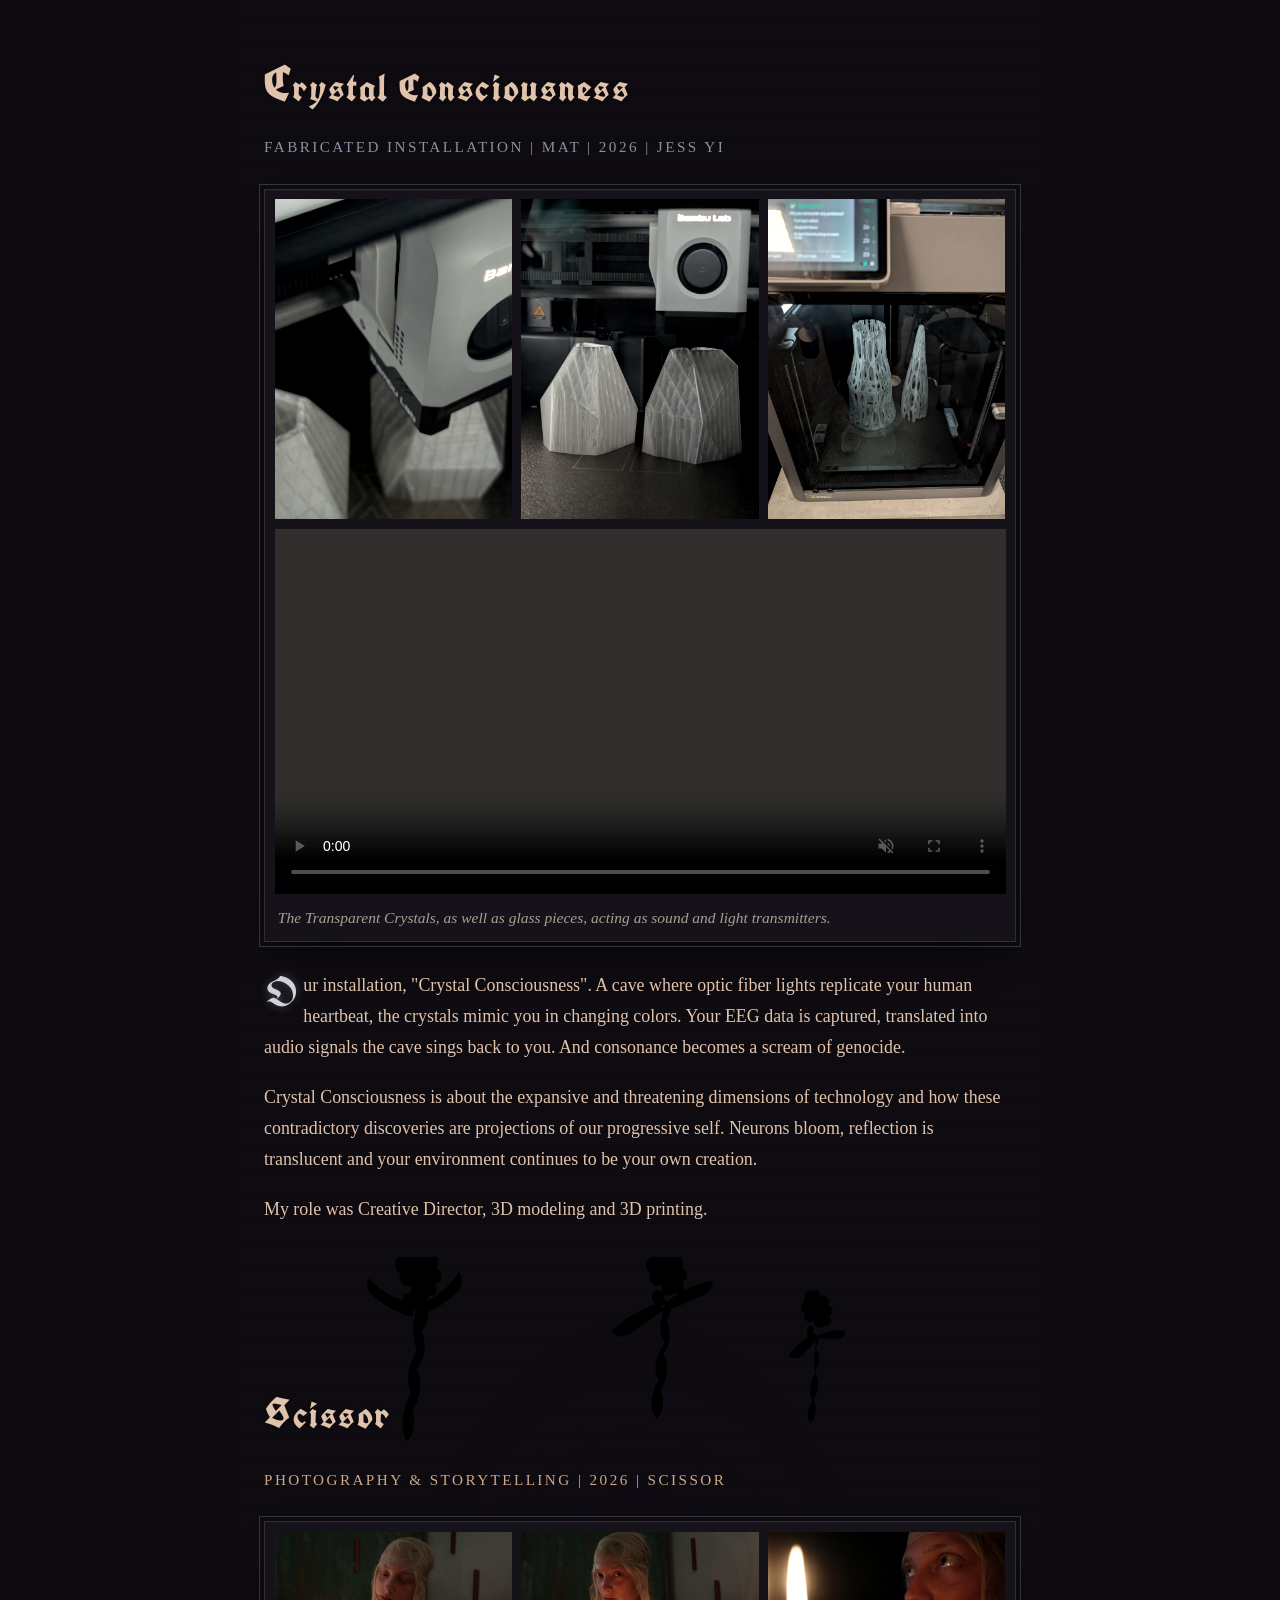
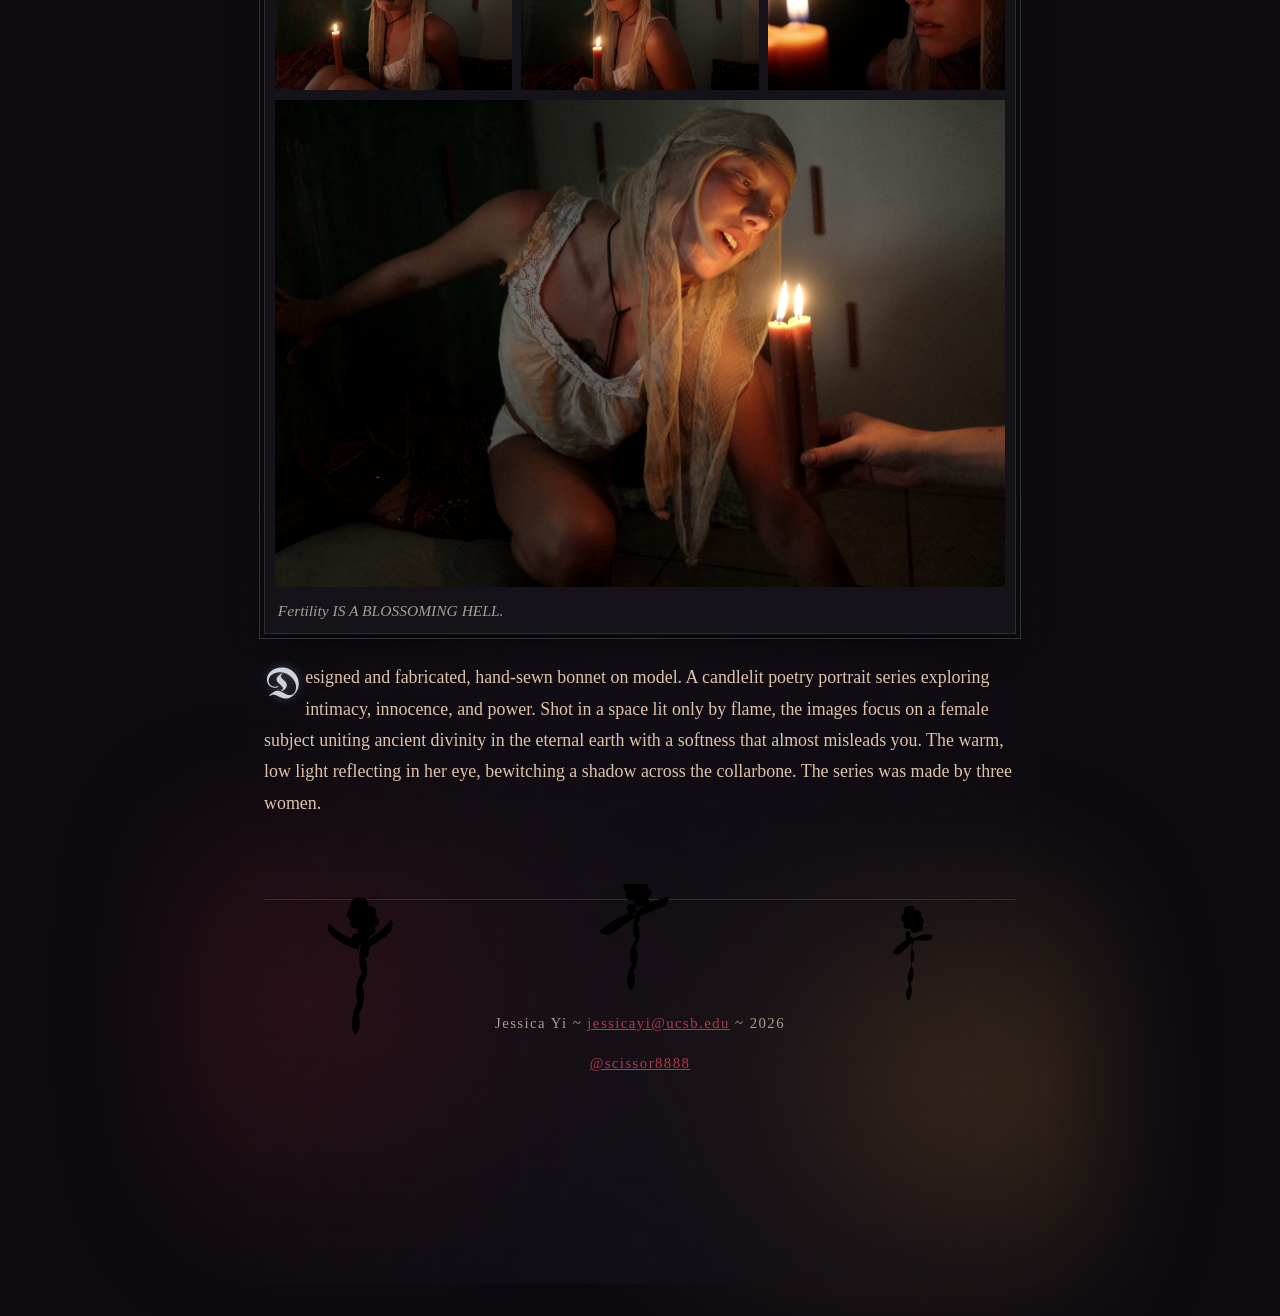
==== commit dcc0a239: "Update index.html" ====
--- a/index.html
+++ b/index.html
@@ -24,6 +24,32 @@
       text-align: center;
       margin-top: 0.4rem;
     }
+    #music-toggle {
+      display: block;
+      margin: 1rem auto 0;
+      background: none;
+      border: 1px solid var(--bone-dim, #999);
+      color: var(--bone-dim, #999);
+      font-family: inherit;
+      letter-spacing: 0.08em;
+      text-transform: uppercase;
+      font-size: 0.75rem;
+      padding: 0.5rem 1.1rem;
+      border-radius: 999px;
+      cursor: pointer;
+      transition: opacity 0.2s ease;
+    }
+    #music-toggle:hover {
+      opacity: 0.75;
+    }
+    .music-title {
+      text-align: center;
+      font-size: 0.7rem;
+      letter-spacing: 0.04em;
+      color: var(--bone-dim, #999);
+      opacity: 0.7;
+      margin-top: 0.4rem;
+    }
   </style>
 </head>
 <body>
@@ -32,6 +58,8 @@
   <h1 class="flicker">Jessica Yi</h1>
   <p>Maker &amp; Fabricator ~ UC Santa Barbara</p>
   <p class="tagline">.</p>
+  <button id="music-toggle" type="button">&#9658; Play</button>
+  <p class="music-title">Freedom for People &mdash; 2026 Sound Engineering Project</p>
 </header>
 <main>
   <section class="project">
@@ -98,14 +126,22 @@
   <p class="social"><a href="https://www.instagram.com/scissor8888/" target="_blank" rel="noopener">@scissor8888</a></p>
 </footer>
 
-<!-- SWAP: change "theme.mp3" to match the file used on the splash page -->
-<audio id="bg-music" src="theme.mp3" loop preload="auto"></audio>
+<!-- SWAP: change "freedom_for_people.mp3" to match the file used on the splash page -->
+<audio id="bg-music" src="freedom_for_people.mp3" loop preload="auto"></audio>
 
 <script>
-  // if the user arrived via the splash page click, keep the music going
-  if (sessionStorage.getItem('musicPlaying') === 'true') {
-    document.getElementById('bg-music').play().catch(function () {});
-  }
+  // simple play/pause button for the background track
+  var bgMusic = document.getElementById('bg-music');
+  var musicToggle = document.getElementById('music-toggle');
+  musicToggle.addEventListener('click', function () {
+    if (bgMusic.paused) {
+      bgMusic.play().catch(function () {});
+      musicToggle.innerHTML = '&#10074;&#10074; Pause';
+    } else {
+      bgMusic.pause();
+      musicToggle.innerHTML = '&#9658; Play';
+    }
+  });
   // swap cursor to the green angel whenever the mouse button is held down, anywhere on the page
   document.addEventListener('mousedown', function () {
     document.body.classList.add('clicking');
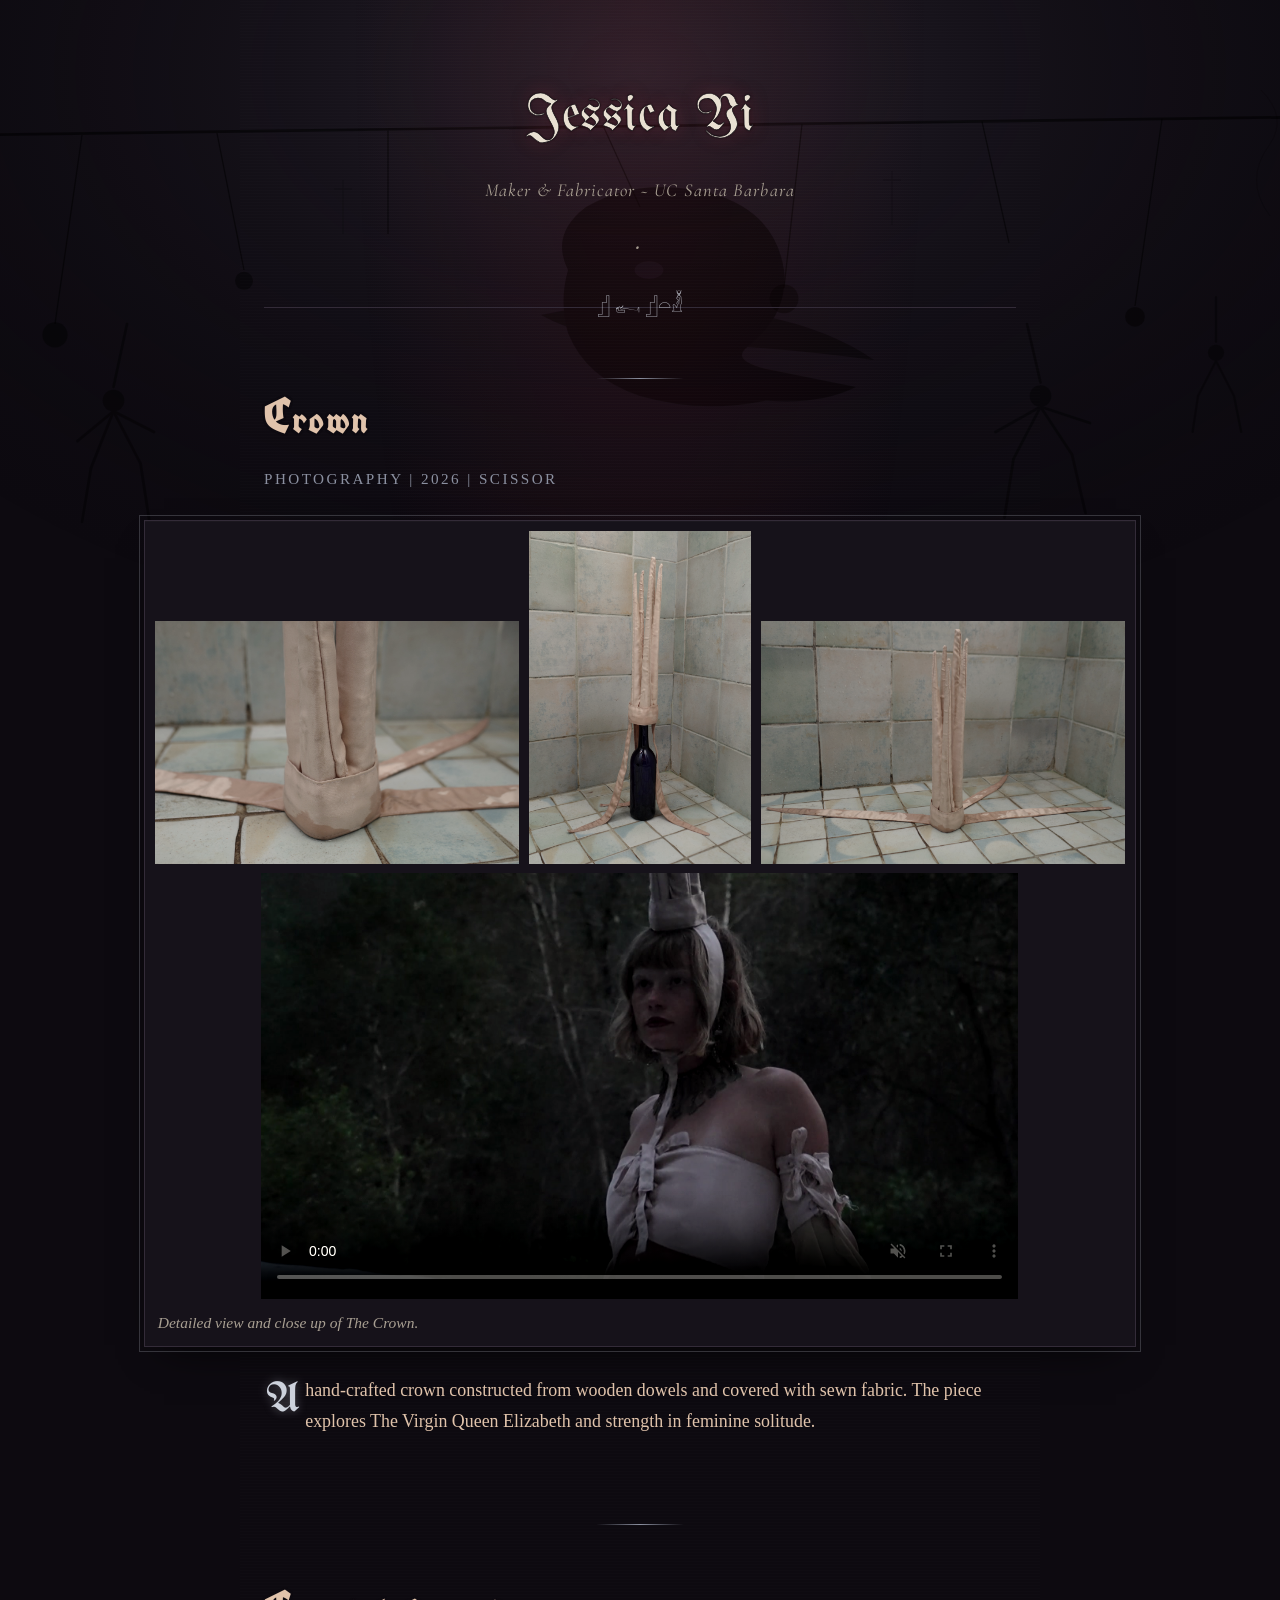
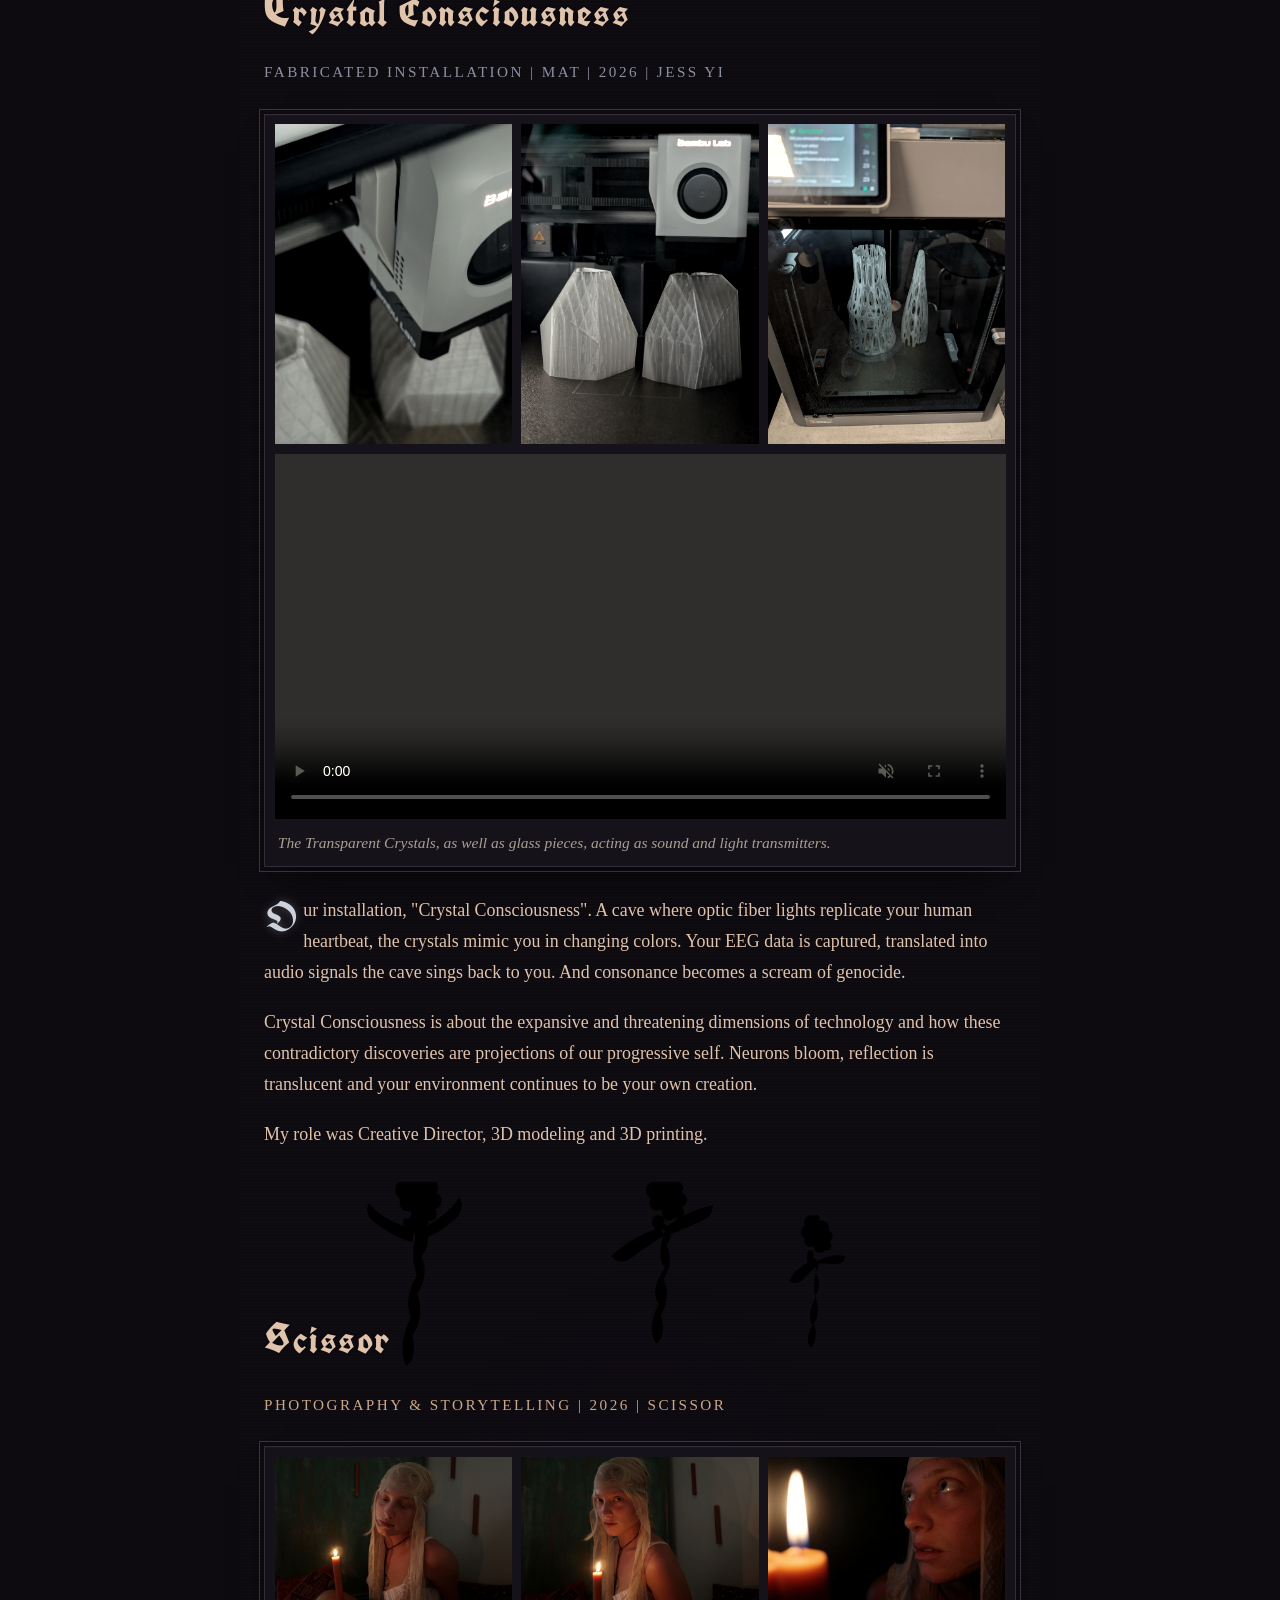
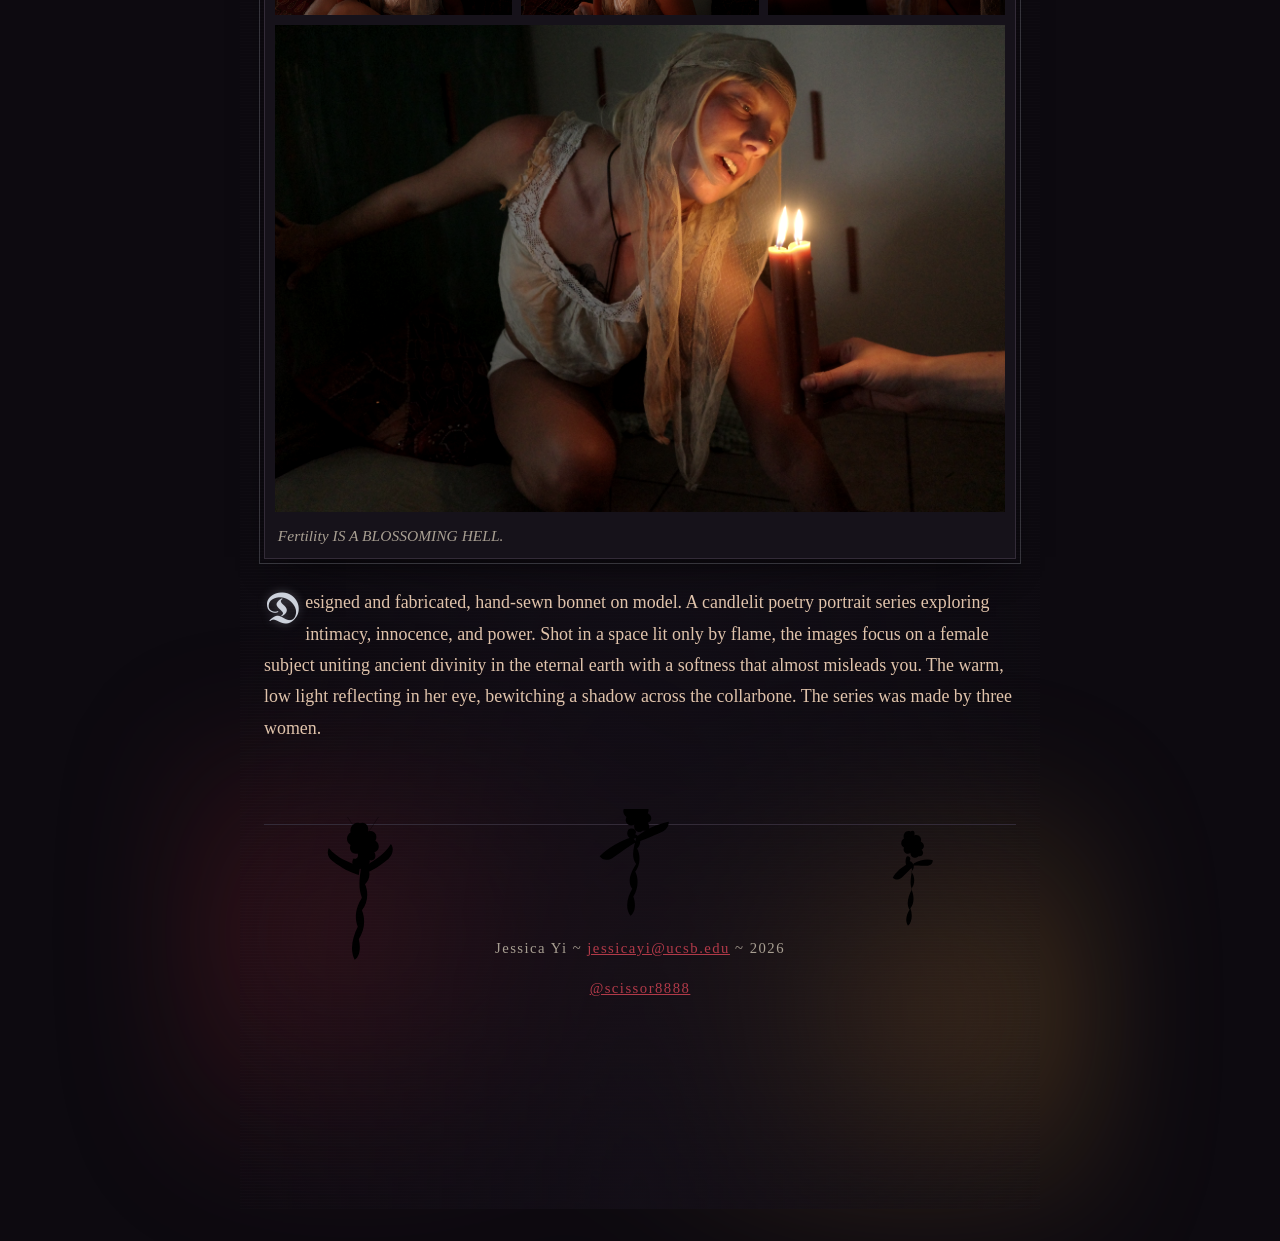
==== commit 227248ae: "Remove music toggle and update audio source Removed music toggle button and related functionality." ====
--- a/index.html
+++ b/index.html
@@ -24,32 +24,6 @@
       text-align: center;
       margin-top: 0.4rem;
     }
-    #music-toggle {
-      display: block;
-      margin: 1rem auto 0;
-      background: none;
-      border: 1px solid var(--bone-dim, #999);
-      color: var(--bone-dim, #999);
-      font-family: inherit;
-      letter-spacing: 0.08em;
-      text-transform: uppercase;
-      font-size: 0.75rem;
-      padding: 0.5rem 1.1rem;
-      border-radius: 999px;
-      cursor: pointer;
-      transition: opacity 0.2s ease;
-    }
-    #music-toggle:hover {
-      opacity: 0.75;
-    }
-    .music-title {
-      text-align: center;
-      font-size: 0.7rem;
-      letter-spacing: 0.04em;
-      color: var(--bone-dim, #999);
-      opacity: 0.7;
-      margin-top: 0.4rem;
-    }
   </style>
 </head>
 <body>
@@ -58,8 +32,6 @@
   <h1 class="flicker">Jessica Yi</h1>
   <p>Maker &amp; Fabricator ~ UC Santa Barbara</p>
   <p class="tagline">.</p>
-  <button id="music-toggle" type="button">&#9658; Play</button>
-  <p class="music-title">Freedom for People &mdash; 2026 Sound Engineering Project</p>
 </header>
 <main>
   <section class="project">
@@ -126,22 +98,14 @@
   <p class="social"><a href="https://www.instagram.com/scissor8888/" target="_blank" rel="noopener">@scissor8888</a></p>
 </footer>
 
-<!-- SWAP: change "freedom_for_people.mp3" to match the file used on the splash page -->
-<audio id="bg-music" src="freedom_for_people.mp3" loop preload="auto"></audio>
+<!-- SWAP: change "theme.mp3" to match the file used on the splash page -->
+<audio id="bg-music" src="theme.mp3" loop preload="auto"></audio>
 
 <script>
-  // simple play/pause button for the background track
-  var bgMusic = document.getElementById('bg-music');
-  var musicToggle = document.getElementById('music-toggle');
-  musicToggle.addEventListener('click', function () {
-    if (bgMusic.paused) {
-      bgMusic.play().catch(function () {});
-      musicToggle.innerHTML = '&#10074;&#10074; Pause';
-    } else {
-      bgMusic.pause();
-      musicToggle.innerHTML = '&#9658; Play';
-    }
-  });
+  // if the user arrived via the splash page click, keep the music going
+  if (sessionStorage.getItem('musicPlaying') === 'true') {
+    document.getElementById('bg-music').play().catch(function () {});
+  }
   // swap cursor to the green angel whenever the mouse button is held down, anywhere on the page
   document.addEventListener('mousedown', function () {
     document.body.classList.add('clicking');
